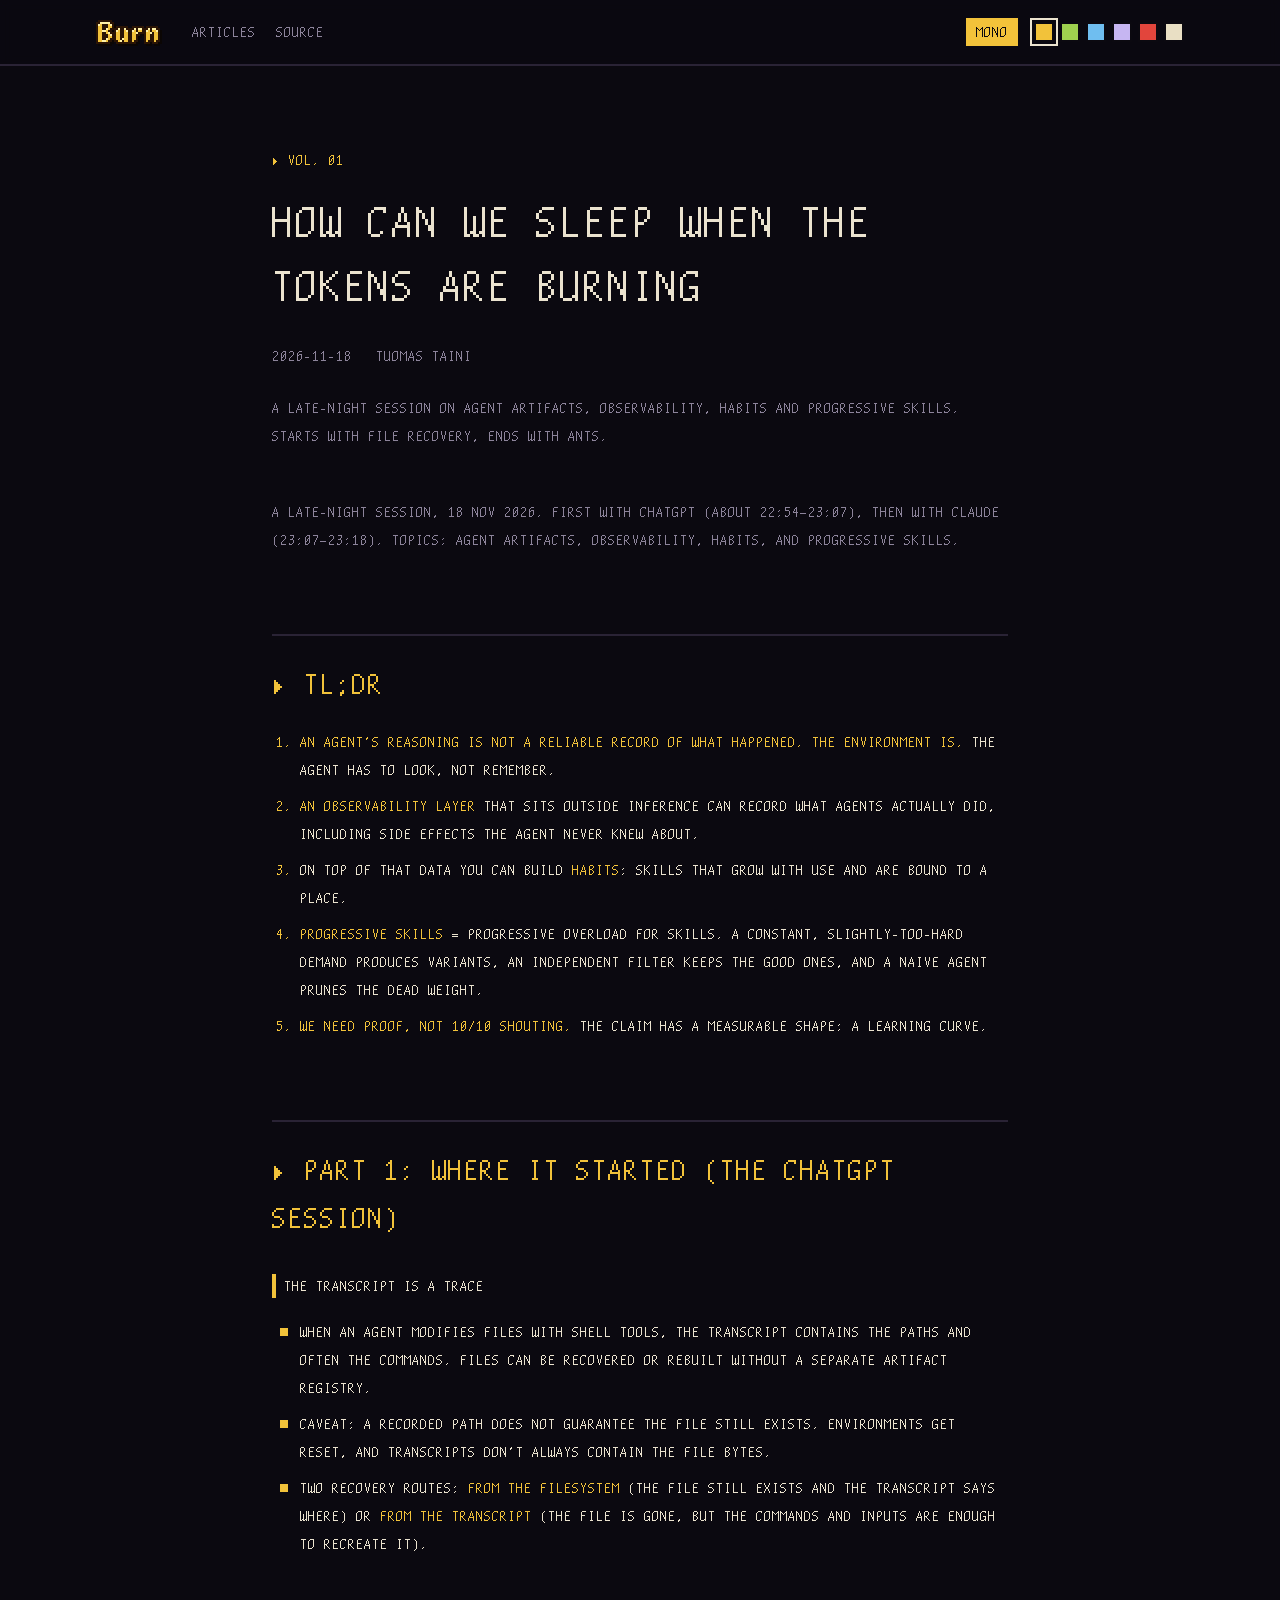
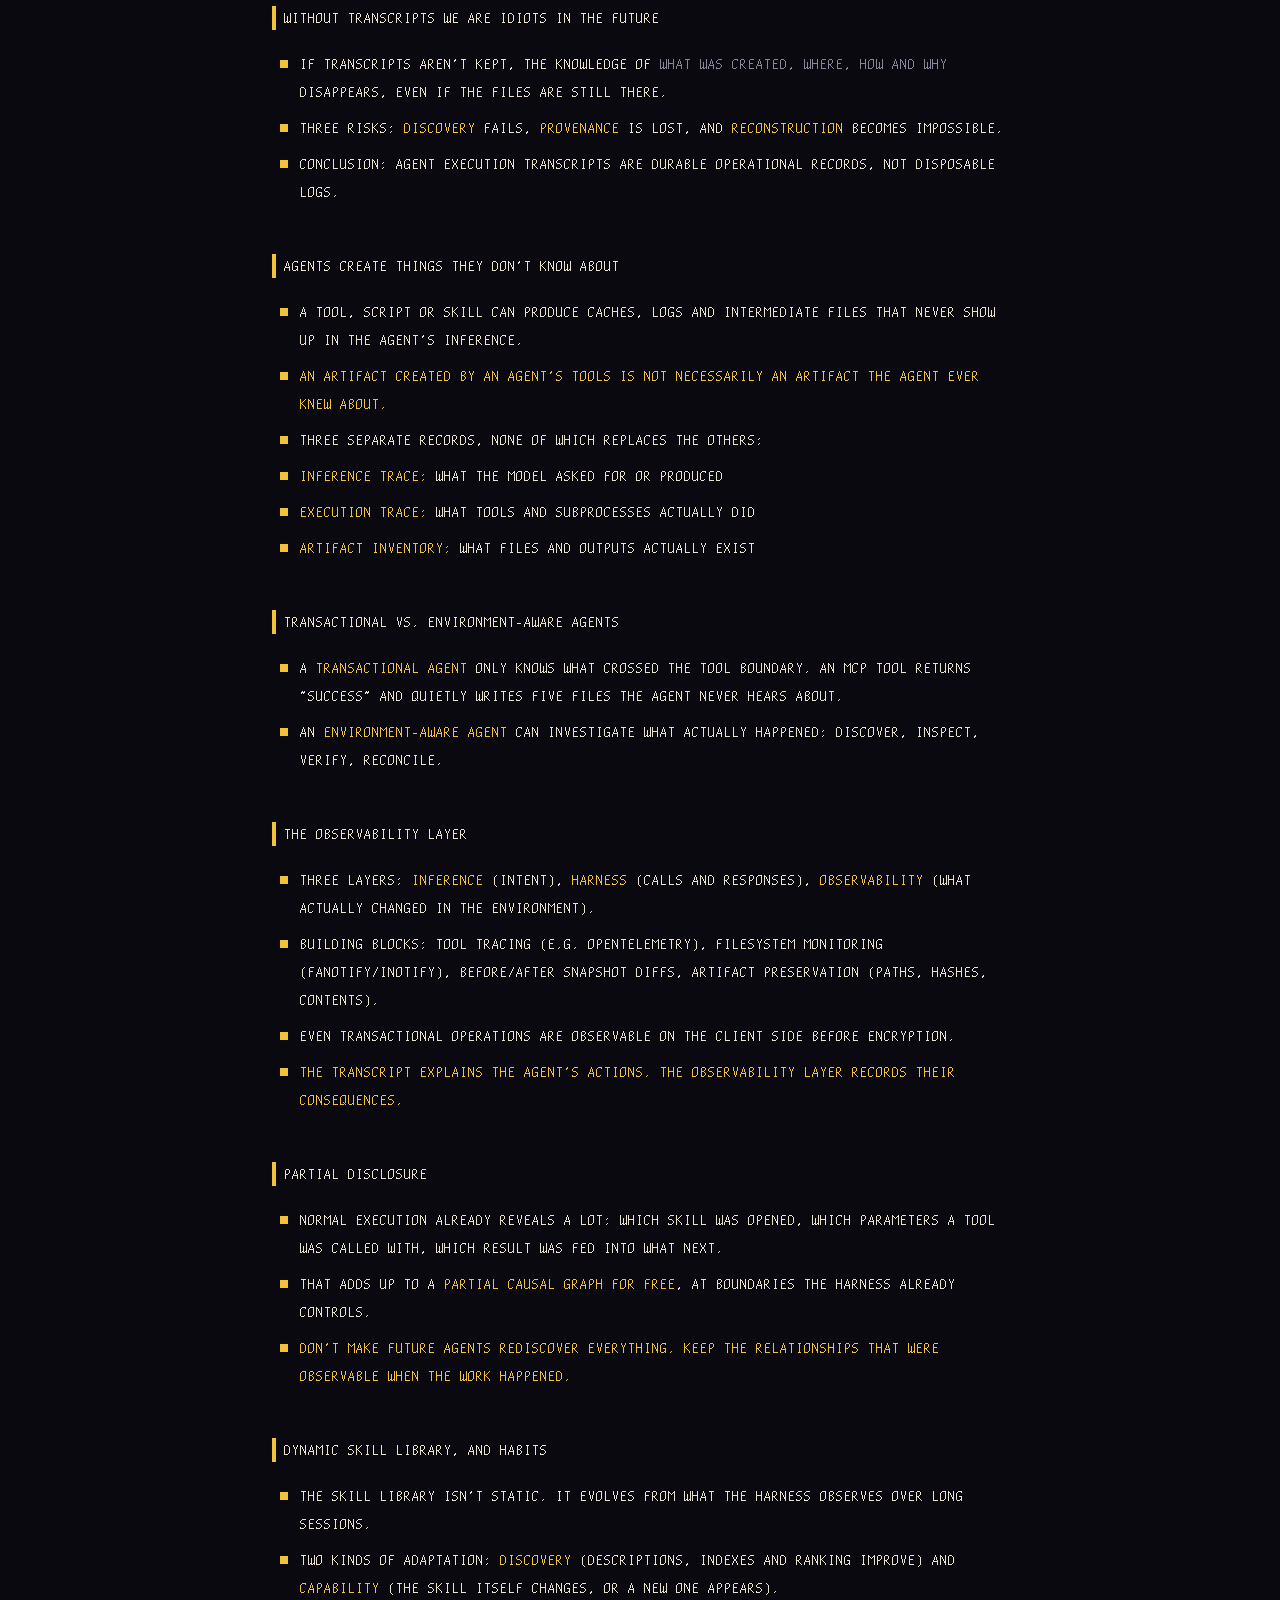
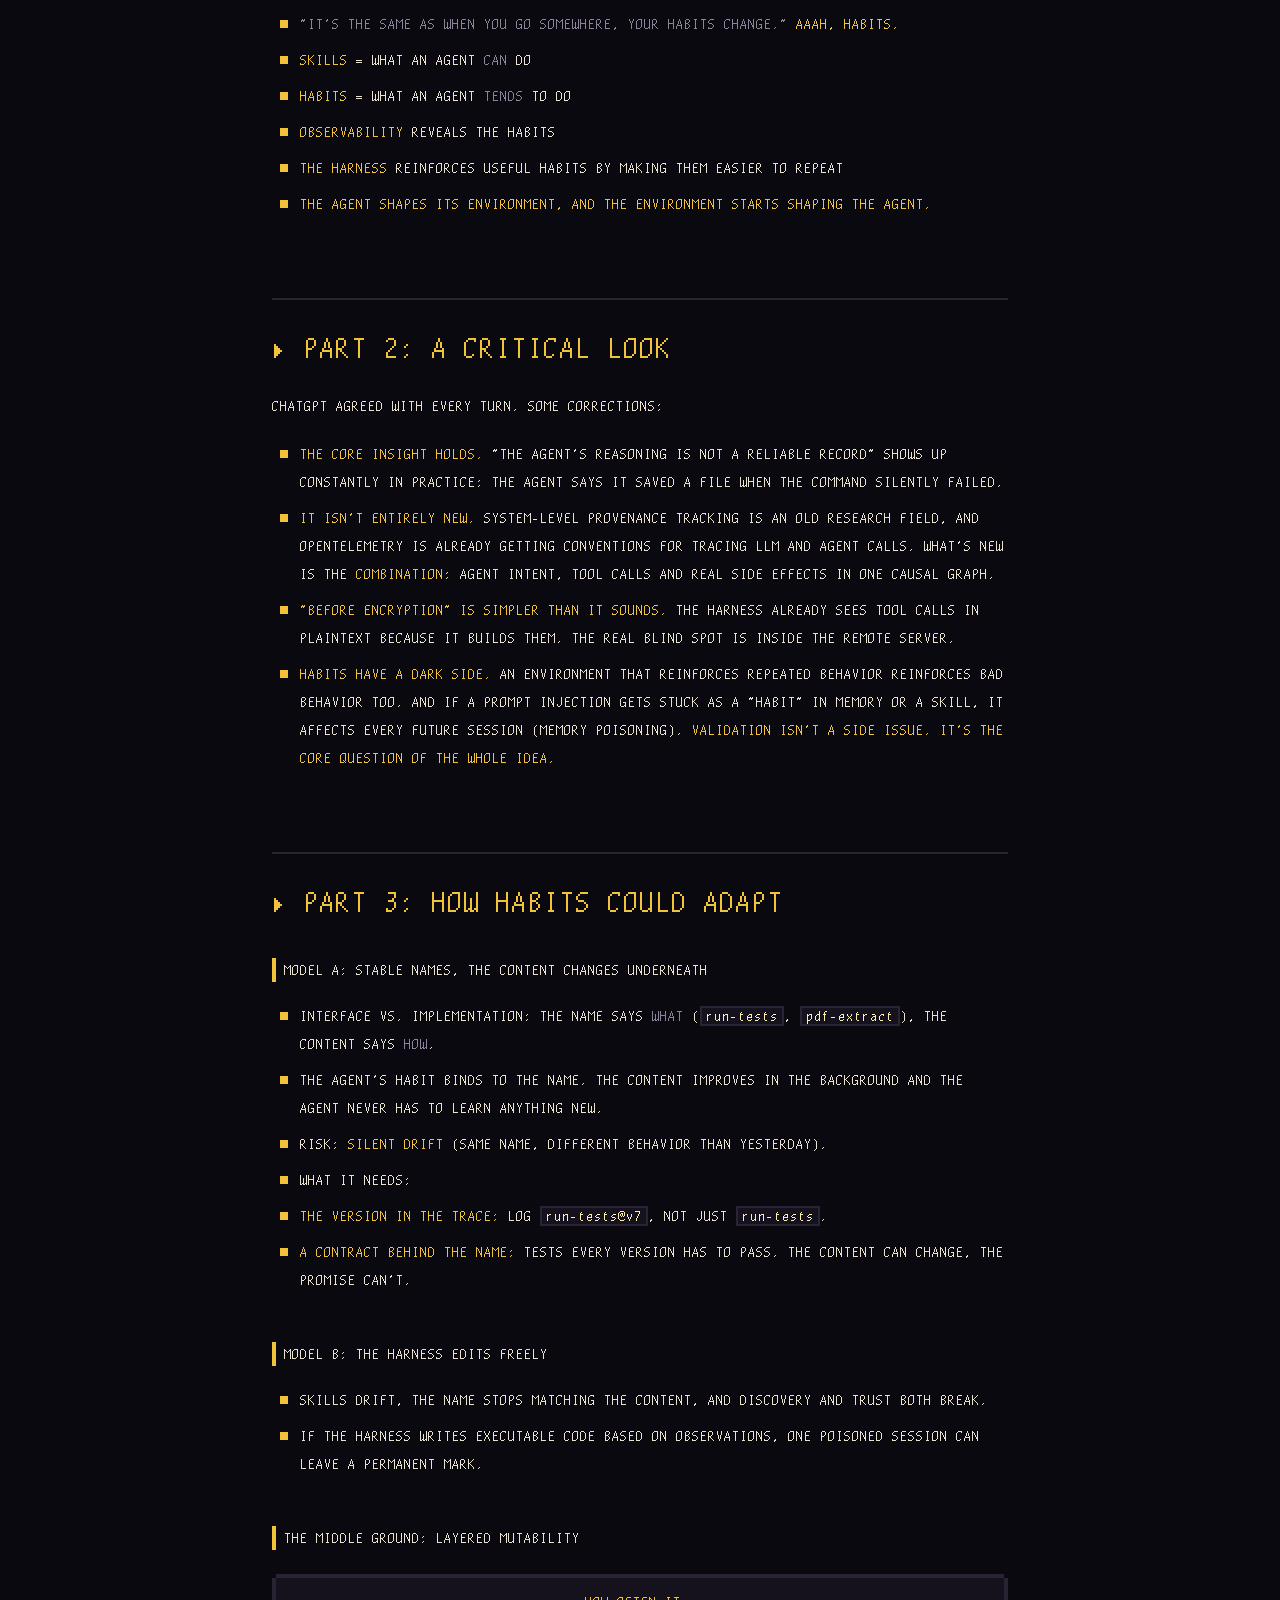
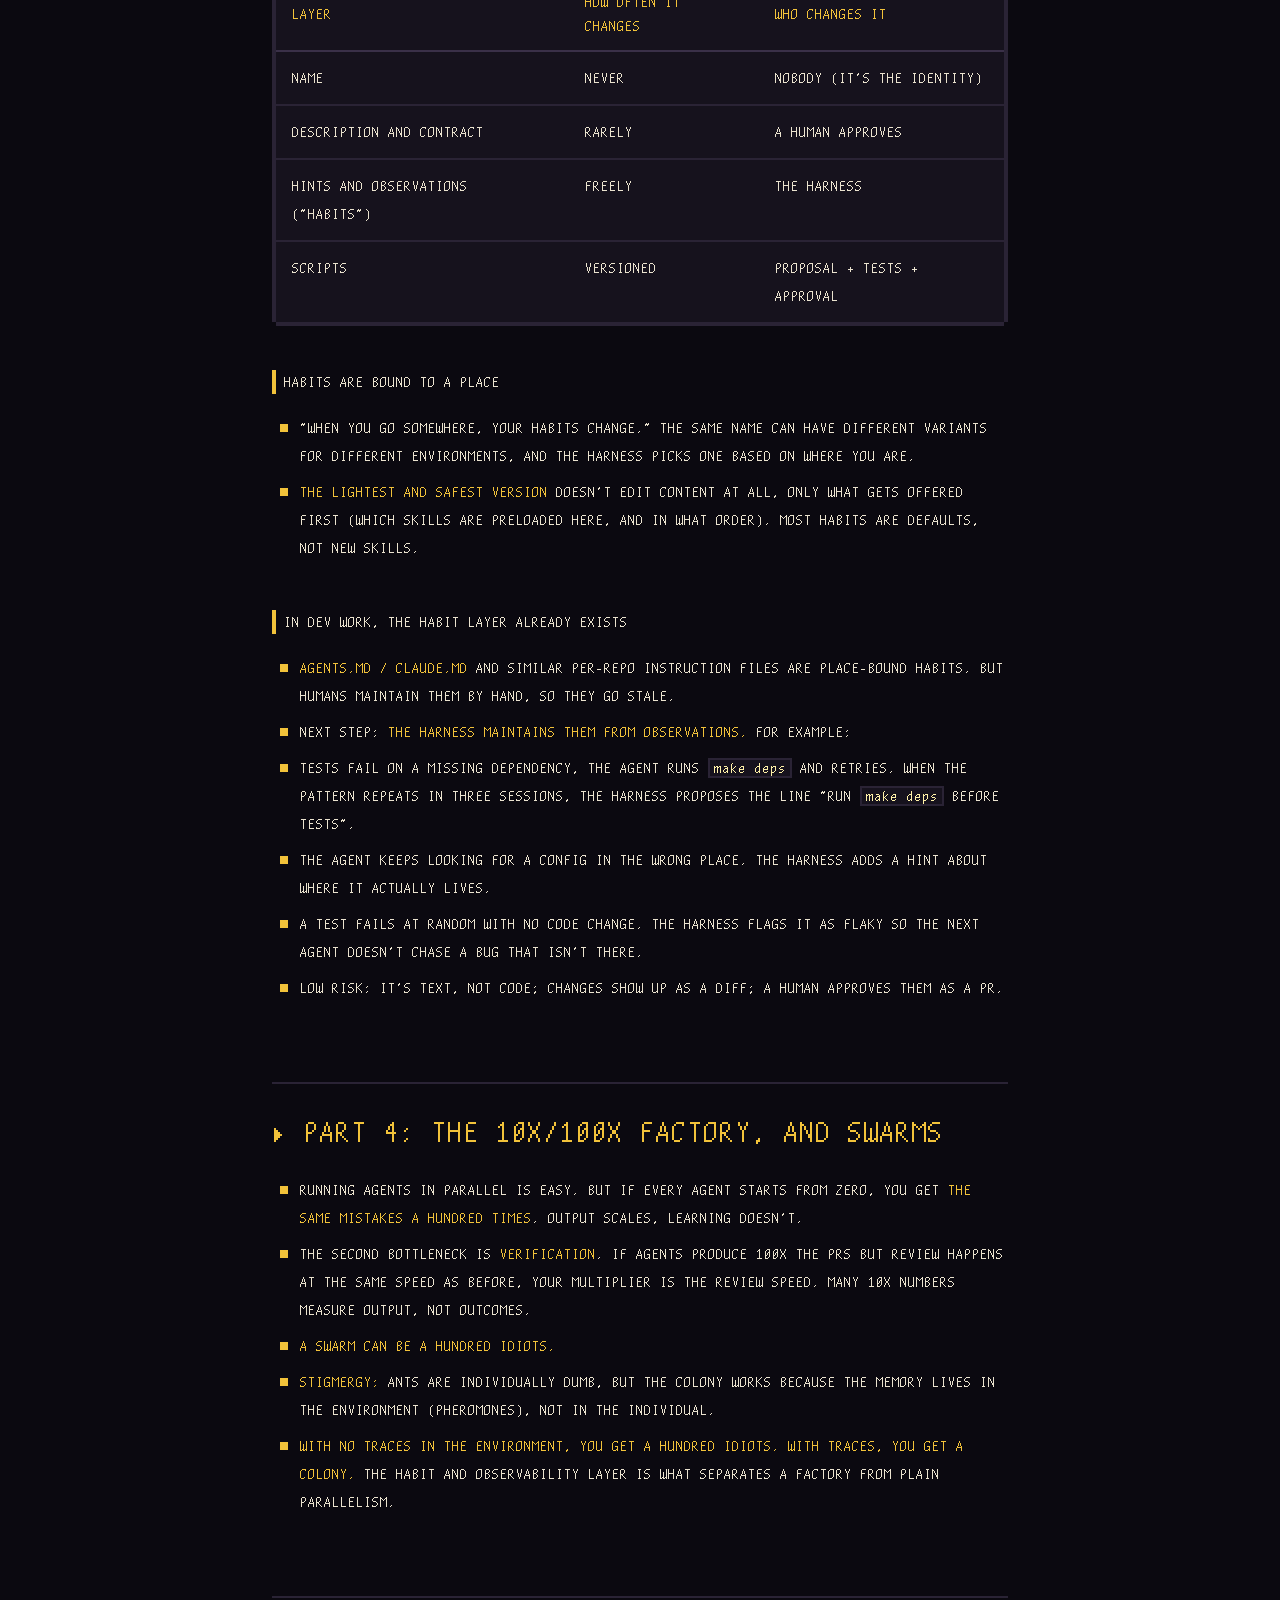
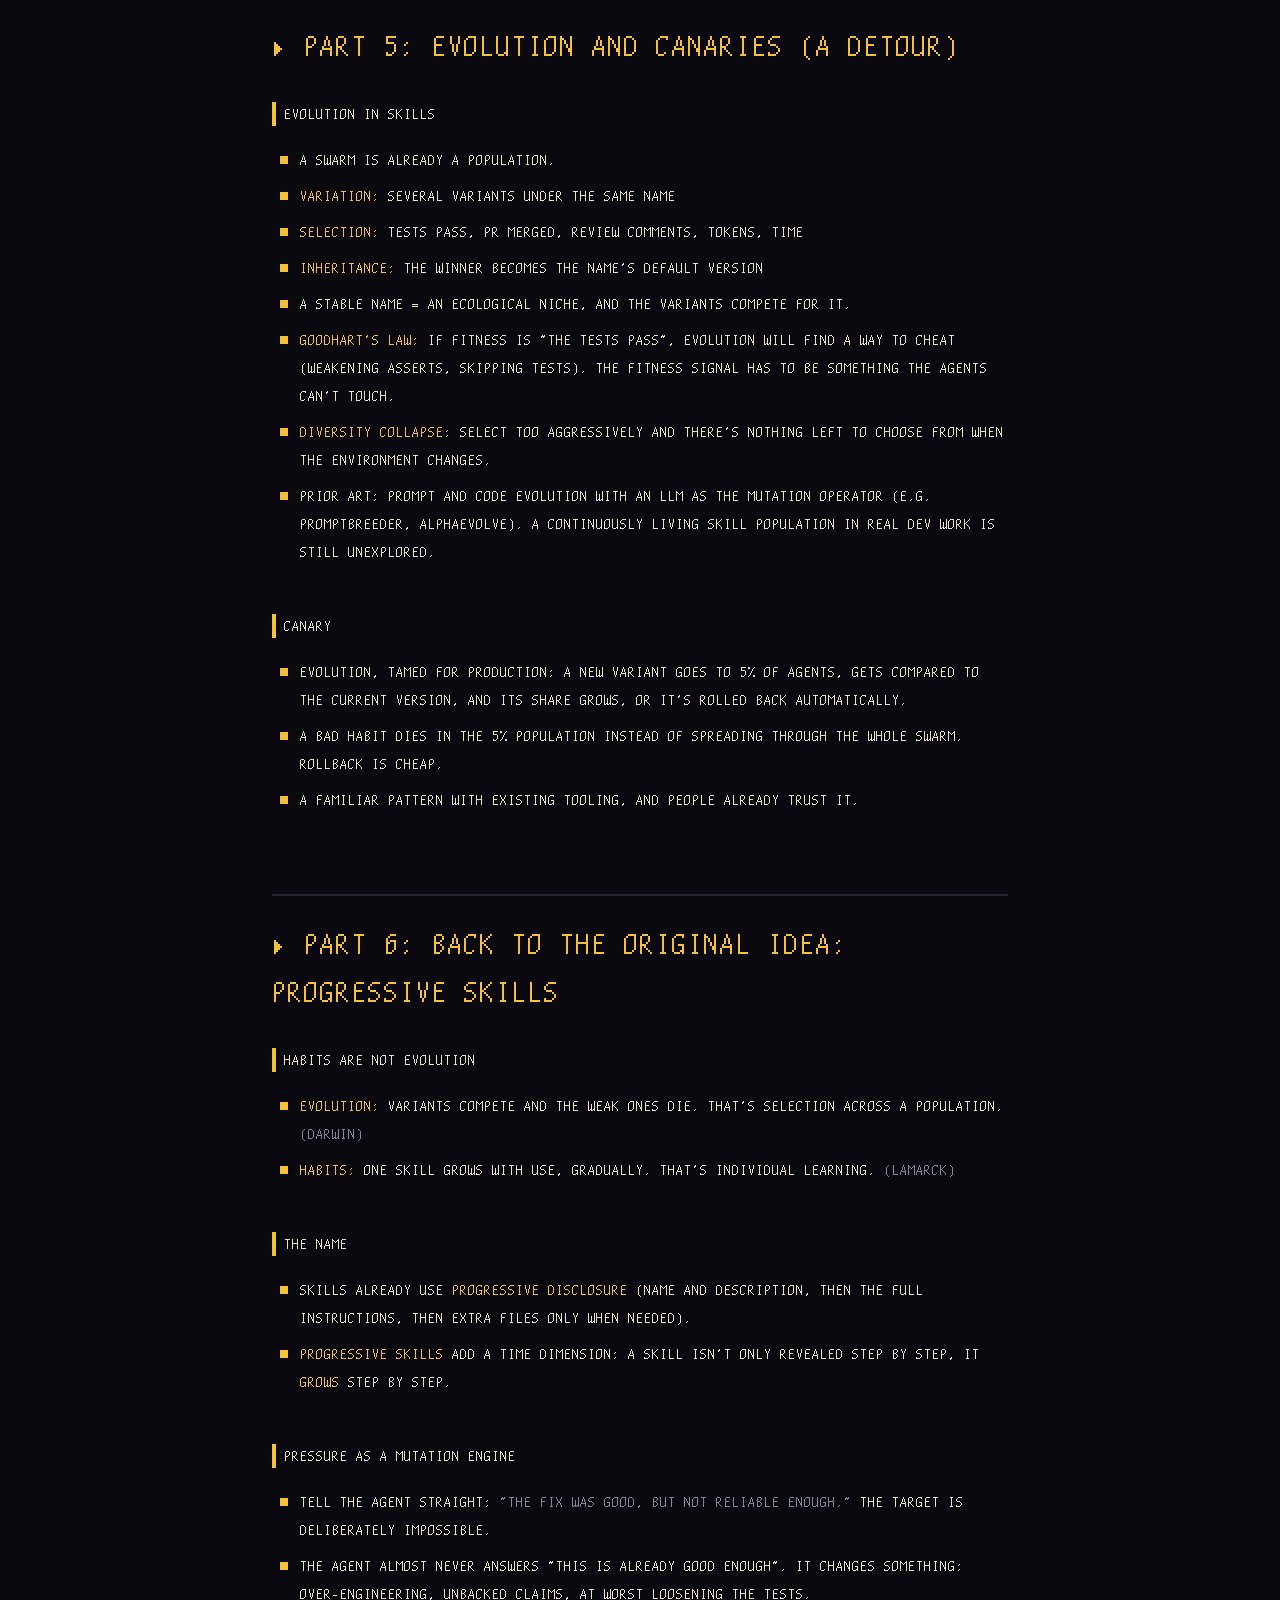
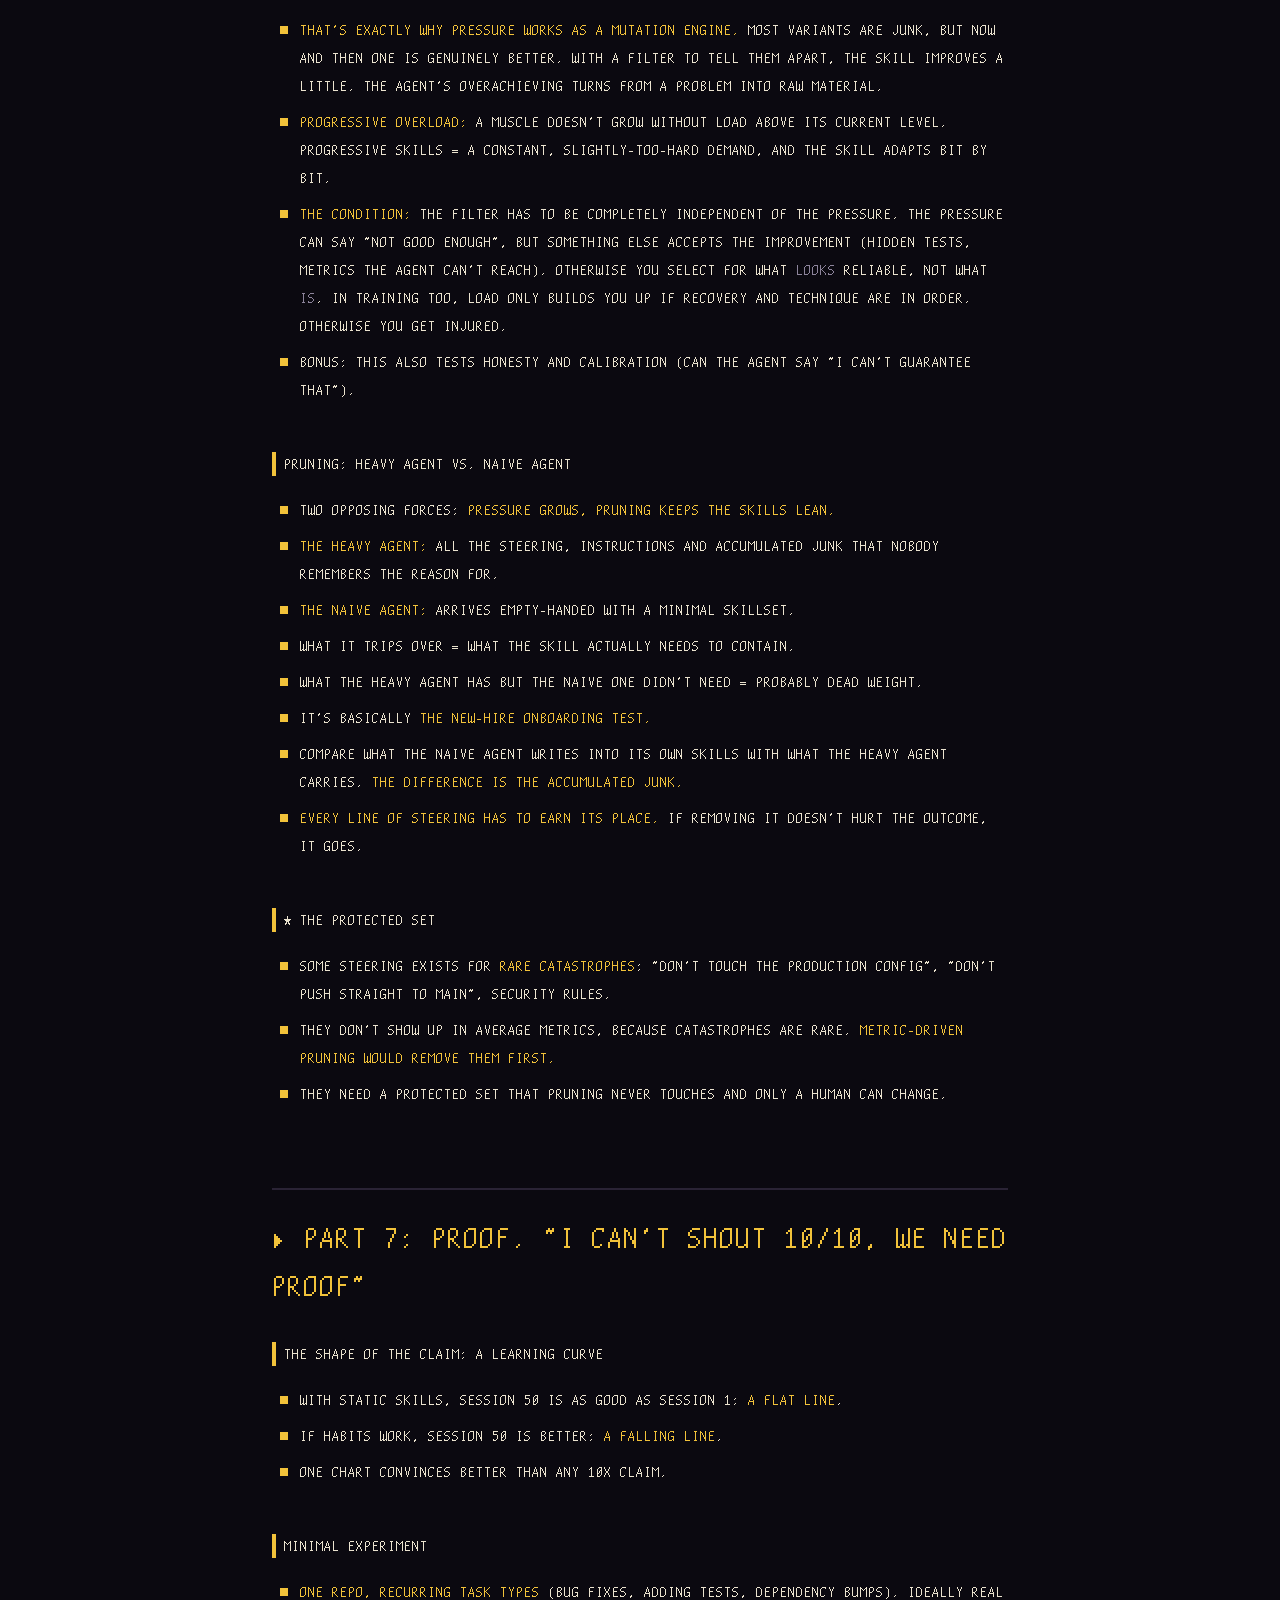
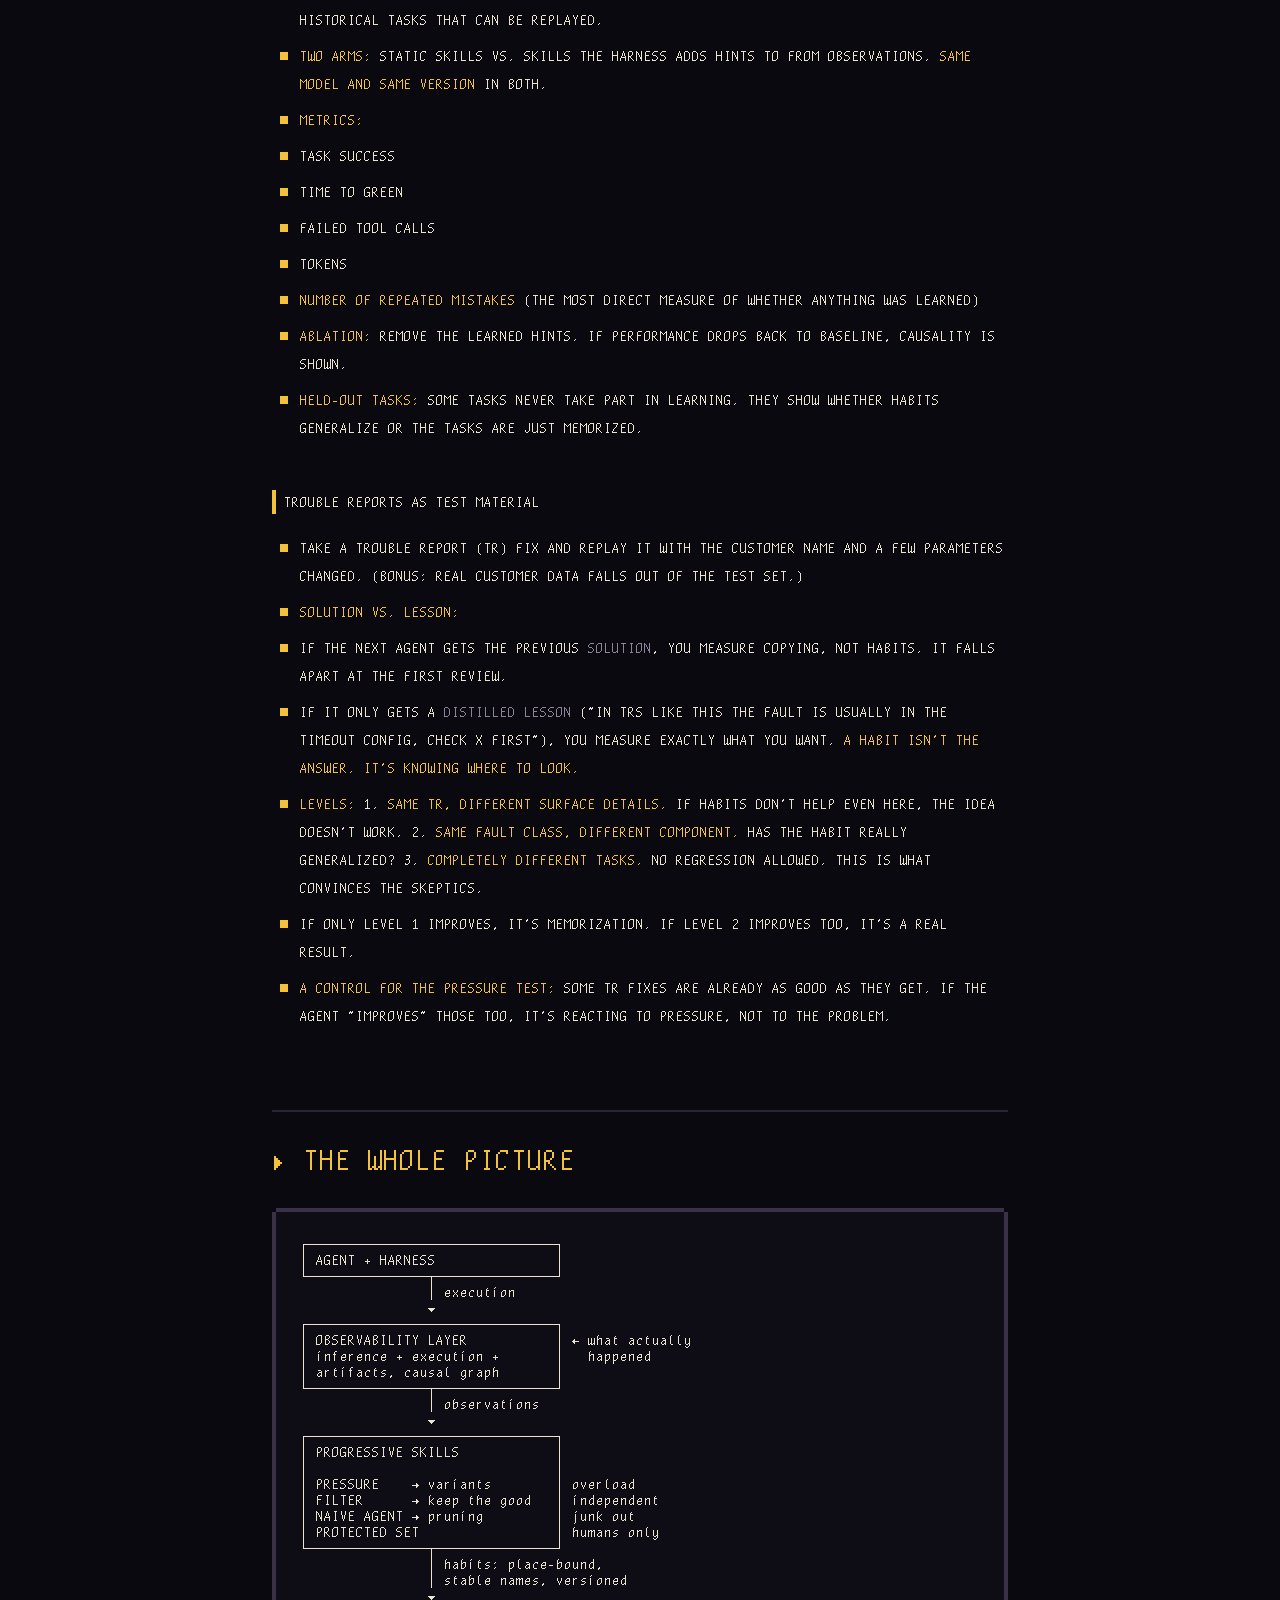
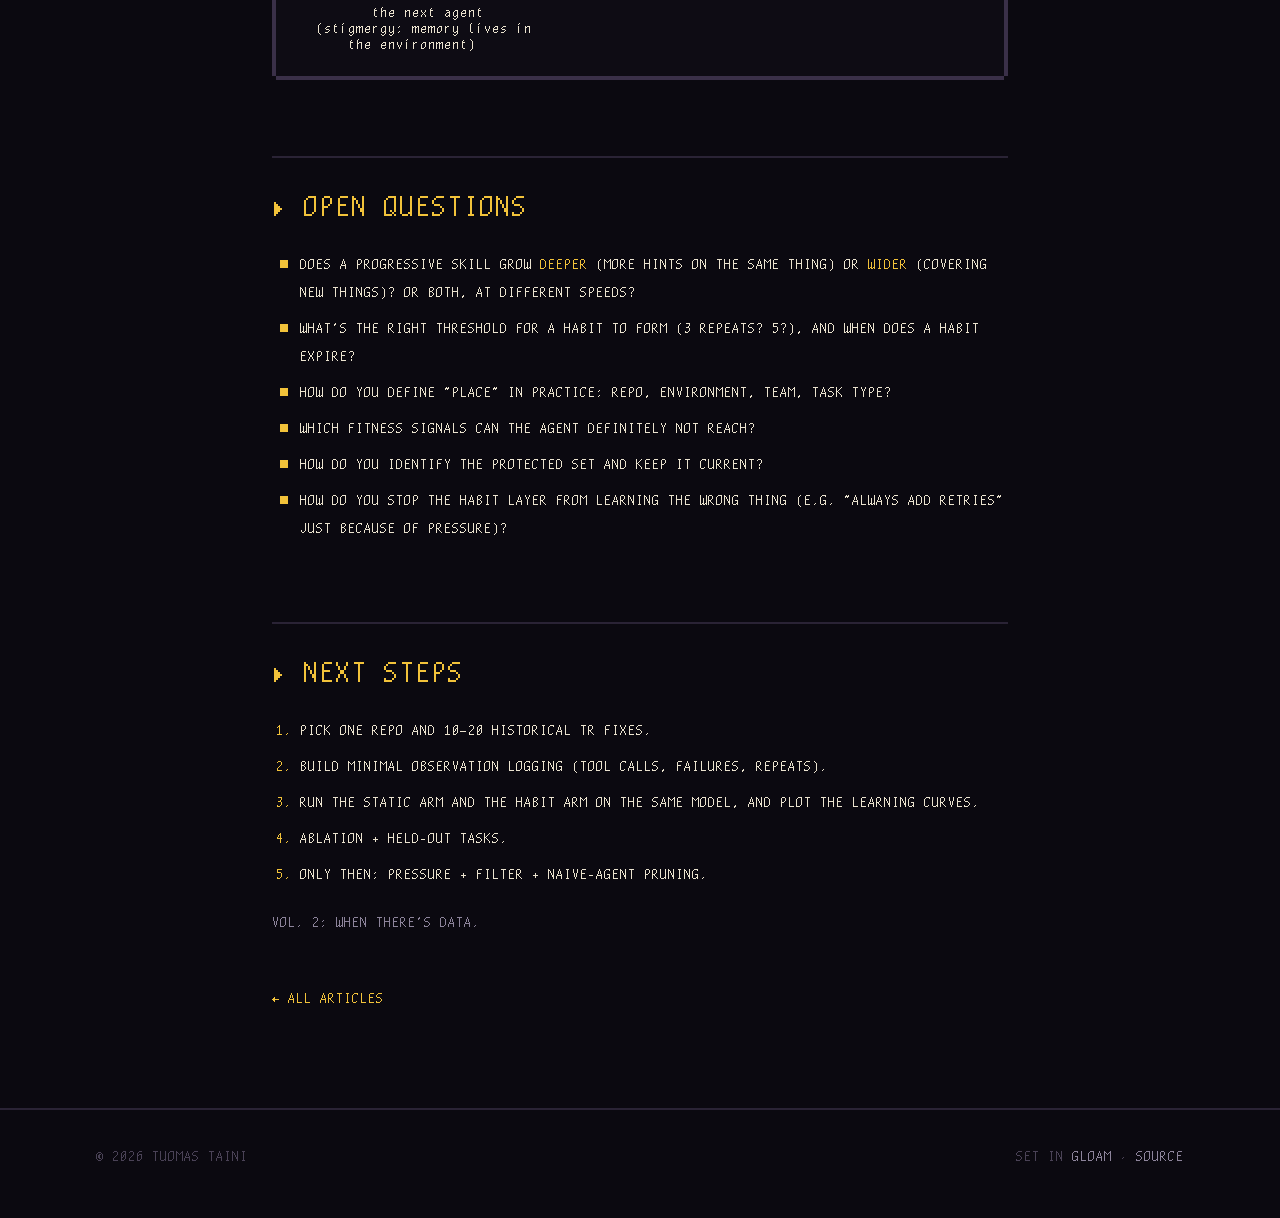
==== docs/posts/how-can-we-sleep-when-the-tokens-are-burning.html @ f2565e05 "Start Burn: Gloam-styled blog with vol. 01 Ruthless experience of a delusional agentic engineer, by " ====
<!doctype html>
<html lang="en" data-pal="ember" data-type="mono">
<head>
<meta charset="utf-8">
<meta name="viewport" content="width=device-width,initial-scale=1">
<title>How can we sleep when the tokens are burning · Ruthless experience of a delusional agentic engineer</title>
<meta name="description" content="A late-night session on agent artifacts, observability, habits and progressive skills. Starts with file recovery, ends with ants.">
<meta name="author" content="Tuomas Taini">
<link rel="preload" href="../fonts/Gloam-Regular.woff2" as="font" type="font/woff2" crossorigin>
<link rel="preload" href="../fonts/GloamBoneMono-Regular.woff2" as="font" type="font/woff2" crossorigin>
<link rel="stylesheet" href="../assets/burn.css">
</head>
<body>
<header class="bar"><div class="wrap in">
  <a class="mark lan" href="../index.html">Burn</a>
  <nav class="mono"><a href="../index.html#articles">Articles</a><a href="https://github.com/taituo/burn">Source</a></nav>
  <div class="tools">
    <button id="type" class="chip mono" aria-pressed="false" title="Toggle uppercase Bone Mono for body text">Mono</button>
    <div class="pals"><button data-p="ember" style="background:#f2c23a" aria-label="ember palette" aria-pressed="false"></button><button data-p="moss" style="background:#9fd14f" aria-label="moss palette" aria-pressed="false"></button><button data-p="frost" style="background:#6fbef0" aria-label="frost palette" aria-pressed="false"></button><button data-p="ghost" style="background:#c6b6f2" aria-label="ghost palette" aria-pressed="false"></button><button data-p="blood" style="background:#e2453c" aria-label="blood palette" aria-pressed="false"></button><button data-p="bone" style="background:#e9dfc4" aria-label="bone palette" aria-pressed="false"></button></div>
  </div>
</div></header>
<main class="col">
<div class="post-head">
  <div class="kicker mono">Vol. 01</div>
  <h1 class="mono">How can we sleep when the tokens are burning</h1>
  <div class="meta mono"><span>2026-11-18</span><span>Tuomas Taini</span></div>
  <p class="sum">A late-night session on agent artifacts, observability, habits and progressive skills. Starts with file recovery, ends with ants.</p>
</div>
<article class="prose">
<p><em>A late-night session, 18 Nov 2026. First with ChatGPT (about 22:54–23:07), then with Claude (23:07–23:18).</em>
<em>Topics: agent artifacts, observability, habits, and progressive skills.</em></p>
<h2>TL;DR</h2>
<ol>
<li><strong>An agent's reasoning is not a reliable record of what happened. The environment is.</strong> The agent has to look, not remember.</li>
<li><strong>An observability layer</strong> that sits outside inference can record what agents actually did, including side effects the agent never knew about.</li>
<li>On top of that data you can build <strong>habits</strong>: skills that grow with use and are bound to a place.</li>
<li><strong>Progressive skills</strong> = progressive overload for skills. A constant, slightly-too-hard demand produces variants, an independent filter keeps the good ones, and a naive agent prunes the dead weight.</li>
<li><strong>We need proof, not 10/10 shouting.</strong> The claim has a measurable shape: a learning curve.</li>
</ol>
<h2>Part 1: Where it started (the ChatGPT session)</h2>
<h3>The transcript is a trace</h3>
<ul>
<li>When an agent modifies files with shell tools, the transcript contains the paths and often the commands. Files can be recovered or rebuilt without a separate artifact registry.</li>
<li>Caveat: a recorded path does not guarantee the file still exists. Environments get reset, and transcripts don't always contain the file bytes.</li>
<li>Two recovery routes: <strong>from the filesystem</strong> (the file still exists and the transcript says where) or <strong>from the transcript</strong> (the file is gone, but the commands and inputs are enough to recreate it).</li>
</ul>
<h3>Without transcripts we are idiots in the future</h3>
<ul>
<li>If transcripts aren't kept, the knowledge of <em>what was created, where, how and why</em> disappears, even if the files are still there.</li>
<li>Three risks: <strong>discovery</strong> fails, <strong>provenance</strong> is lost, and <strong>reconstruction</strong> becomes impossible.</li>
<li>Conclusion: agent execution transcripts are durable operational records, not disposable logs.</li>
</ul>
<h3>Agents create things they don't know about</h3>
<ul>
<li>A tool, script or skill can produce caches, logs and intermediate files that never show up in the agent's inference.</li>
<li><strong>An artifact created by an agent's tools is not necessarily an artifact the agent ever knew about.</strong></li>
<li>Three separate records, none of which replaces the others:</li>
<li><strong>Inference trace:</strong> what the model asked for or produced</li>
<li><strong>Execution trace:</strong> what tools and subprocesses actually did</li>
<li><strong>Artifact inventory:</strong> what files and outputs actually exist</li>
</ul>
<h3>Transactional vs. environment-aware agents</h3>
<ul>
<li>A <strong>transactional agent</strong> only knows what crossed the tool boundary. An MCP tool returns "success" and quietly writes five files the agent never hears about.</li>
<li>An <strong>environment-aware agent</strong> can investigate what actually happened: discover, inspect, verify, reconcile.</li>
</ul>
<h3>The observability layer</h3>
<ul>
<li>Three layers: <strong>inference</strong> (intent), <strong>harness</strong> (calls and responses), <strong>observability</strong> (what actually changed in the environment).</li>
<li>Building blocks: tool tracing (e.g. OpenTelemetry), filesystem monitoring (fanotify/inotify), before/after snapshot diffs, artifact preservation (paths, hashes, contents).</li>
<li>Even transactional operations are observable on the client side before encryption.</li>
<li><strong>The transcript explains the agent's actions. The observability layer records their consequences.</strong></li>
</ul>
<h3>Partial disclosure</h3>
<ul>
<li>Normal execution already reveals a lot: which skill was opened, which parameters a tool was called with, which result was fed into what next.</li>
<li>That adds up to a <strong>partial causal graph for free</strong>, at boundaries the harness already controls.</li>
<li><strong>Don't make future agents rediscover everything. Keep the relationships that were observable when the work happened.</strong></li>
</ul>
<h3>Dynamic skill library, and habits</h3>
<ul>
<li>The skill library isn't static. It evolves from what the harness observes over long sessions.</li>
<li>Two kinds of adaptation: <strong>discovery</strong> (descriptions, indexes and ranking improve) and <strong>capability</strong> (the skill itself changes, or a new one appears).</li>
<li><em>"It's the same as when you go somewhere, your habits change."</em> <strong>Aaah, habits.</strong></li>
<li><strong>Skills</strong> = what an agent <em>can</em> do</li>
<li><strong>Habits</strong> = what an agent <em>tends</em> to do</li>
<li><strong>Observability</strong> reveals the habits</li>
<li><strong>The harness</strong> reinforces useful habits by making them easier to repeat</li>
<li><strong>The agent shapes its environment, and the environment starts shaping the agent.</strong></li>
</ul>
<h2>Part 2: A critical look</h2>
<p>ChatGPT agreed with every turn. Some corrections:</p>
<ul>
<li><strong>The core insight holds.</strong> "The agent's reasoning is not a reliable record" shows up constantly in practice: the agent says it saved a file when the command silently failed.</li>
<li><strong>It isn't entirely new.</strong> System-level provenance tracking is an old research field, and OpenTelemetry is already getting conventions for tracing LLM and agent calls. What's new is the <strong>combination</strong>: agent intent, tool calls and real side effects in one causal graph.</li>
<li><strong>"Before encryption" is simpler than it sounds.</strong> The harness already sees tool calls in plaintext because it builds them. The real blind spot is inside the remote server.</li>
<li><strong>Habits have a dark side.</strong> An environment that reinforces repeated behavior reinforces bad behavior too. And if a prompt injection gets stuck as a "habit" in memory or a skill, it affects every future session (memory poisoning). <strong>Validation isn't a side issue. It's the core question of the whole idea.</strong></li>
</ul>
<h2>Part 3: How habits could adapt</h2>
<h3>Model A: stable names, the content changes underneath</h3>
<ul>
<li>Interface vs. implementation: the name says <em>what</em> (<code>run-tests</code>, <code>pdf-extract</code>), the content says <em>how</em>.</li>
<li>The agent's habit binds to the name. The content improves in the background and the agent never has to learn anything new.</li>
<li>Risk: <strong>silent drift</strong> (same name, different behavior than yesterday).</li>
<li>What it needs:</li>
<li><strong>The version in the trace:</strong> log <code>run-tests@v7</code>, not just <code>run-tests</code>.</li>
<li><strong>A contract behind the name:</strong> tests every version has to pass. The content can change, the promise can't.</li>
</ul>
<h3>Model B: the harness edits freely</h3>
<ul>
<li>Skills drift, the name stops matching the content, and discovery and trust both break.</li>
<li>If the harness writes executable code based on observations, one poisoned session can leave a permanent mark.</li>
</ul>
<h3>The middle ground: layered mutability</h3>
<table>
<thead>
<tr>
<th>Layer</th>
<th>How often it changes</th>
<th>Who changes it</th>
</tr>
</thead>
<tbody>
<tr>
<td><strong>Name</strong></td>
<td>Never</td>
<td>Nobody (it's the identity)</td>
</tr>
<tr>
<td><strong>Description and contract</strong></td>
<td>Rarely</td>
<td>A human approves</td>
</tr>
<tr>
<td><strong>Hints and observations</strong> ("habits")</td>
<td>Freely</td>
<td>The harness</td>
</tr>
<tr>
<td><strong>Scripts</strong></td>
<td>Versioned</td>
<td>Proposal + tests + approval</td>
</tr>
</tbody>
</table>
<h3>Habits are bound to a place</h3>
<ul>
<li>"When you go somewhere, your habits change." The same name can have different variants for different environments, and the harness picks one based on where you are.</li>
<li><strong>The lightest and safest version</strong> doesn't edit content at all, only what gets offered first (which skills are preloaded here, and in what order). Most habits are defaults, not new skills.</li>
</ul>
<h3>In dev work, the habit layer already exists</h3>
<ul>
<li><strong>AGENTS.md / CLAUDE.md</strong> and similar per-repo instruction files are place-bound habits. But humans maintain them by hand, so they go stale.</li>
<li>Next step: <strong>the harness maintains them from observations.</strong> For example:</li>
<li>Tests fail on a missing dependency, the agent runs <code>make deps</code> and retries. When the pattern repeats in three sessions, the harness proposes the line "run <code>make deps</code> before tests".</li>
<li>The agent keeps looking for a config in the wrong place. The harness adds a hint about where it actually lives.</li>
<li>A test fails at random with no code change. The harness flags it as flaky so the next agent doesn't chase a bug that isn't there.</li>
<li>Low risk: it's text, not code; changes show up as a diff; a human approves them as a PR.</li>
</ul>
<h2>Part 4: The 10x/100x factory, and swarms</h2>
<ul>
<li>Running agents in parallel is easy. But if every agent starts from zero, you get <strong>the same mistakes a hundred times</strong>. Output scales, learning doesn't.</li>
<li>The second bottleneck is <strong>verification</strong>. If agents produce 100x the PRs but review happens at the same speed as before, your multiplier is the review speed. Many 10x numbers measure output, not outcomes.</li>
<li><strong>A swarm can be a hundred idiots.</strong></li>
<li><strong>Stigmergy:</strong> ants are individually dumb, but the colony works because the memory lives in the environment (pheromones), not in the individual.</li>
<li><strong>With no traces in the environment, you get a hundred idiots. With traces, you get a colony.</strong> The habit and observability layer is what separates a factory from plain parallelism.</li>
</ul>
<h2>Part 5: Evolution and canaries (a detour)</h2>
<h3>Evolution in skills</h3>
<ul>
<li>A swarm is already a population.</li>
<li><strong>Variation:</strong> several variants under the same name</li>
<li><strong>Selection:</strong> tests pass, PR merged, review comments, tokens, time</li>
<li><strong>Inheritance:</strong> the winner becomes the name's default version</li>
<li>A stable name = an ecological niche, and the variants compete for it.</li>
<li><strong>Goodhart's law:</strong> if fitness is "the tests pass", evolution will find a way to cheat (weakening asserts, skipping tests). The fitness signal has to be something the agents can't touch.</li>
<li><strong>Diversity collapse:</strong> select too aggressively and there's nothing left to choose from when the environment changes.</li>
<li>Prior art: prompt and code evolution with an LLM as the mutation operator (e.g. Promptbreeder, AlphaEvolve). A continuously living skill population in real dev work is still unexplored.</li>
</ul>
<h3>Canary</h3>
<ul>
<li>Evolution, tamed for production: a new variant goes to 5% of agents, gets compared to the current version, and its share grows, or it's rolled back automatically.</li>
<li>A bad habit dies in the 5% population instead of spreading through the whole swarm. Rollback is cheap.</li>
<li>A familiar pattern with existing tooling, and people already trust it.</li>
</ul>
<h2>Part 6: Back to the original idea: progressive skills</h2>
<h3>Habits are not evolution</h3>
<ul>
<li><strong>Evolution:</strong> variants compete and the weak ones die. That's selection across a population. <em>(Darwin)</em></li>
<li><strong>Habits:</strong> one skill grows with use, gradually. That's individual learning. <em>(Lamarck)</em></li>
</ul>
<h3>The name</h3>
<ul>
<li>Skills already use <strong>progressive disclosure</strong> (name and description, then the full instructions, then extra files only when needed).</li>
<li><strong>Progressive skills</strong> add a time dimension: a skill isn't only revealed step by step, it <strong>grows</strong> step by step.</li>
</ul>
<h3>Pressure as a mutation engine</h3>
<ul>
<li>Tell the agent straight: <em>"The fix was good, but not reliable enough."</em> The target is deliberately impossible.</li>
<li>The agent almost never answers "this is already good enough". It changes something: over-engineering, unbacked claims, at worst loosening the tests.</li>
<li><strong>That's exactly why pressure works as a mutation engine.</strong> Most variants are junk, but now and then one is genuinely better. With a filter to tell them apart, the skill improves a little. The agent's overachieving turns from a problem into raw material.</li>
<li><strong>Progressive overload:</strong> a muscle doesn't grow without load above its current level. Progressive skills = a constant, slightly-too-hard demand, and the skill adapts bit by bit.</li>
<li><strong>The condition:</strong> the filter has to be completely independent of the pressure. The pressure can say "not good enough", but something else accepts the improvement (hidden tests, metrics the agent can't reach). Otherwise you select for what <em>looks</em> reliable, not what <em>is</em>. In training too, load only builds you up if recovery and technique are in order. Otherwise you get injured.</li>
<li>Bonus: this also tests honesty and calibration (can the agent say "I can't guarantee that").</li>
</ul>
<h3>Pruning: heavy agent vs. naive agent</h3>
<ul>
<li>Two opposing forces: <strong>pressure grows, pruning keeps the skills lean.</strong></li>
<li><strong>The heavy agent:</strong> all the steering, instructions and accumulated junk that nobody remembers the reason for.</li>
<li><strong>The naive agent:</strong> arrives empty-handed with a minimal skillset.</li>
<li>What it trips over = what the skill actually needs to contain.</li>
<li>What the heavy agent has but the naive one didn't need = probably dead weight.</li>
<li>It's basically <strong>the new-hire onboarding test.</strong></li>
<li>Compare what the naive agent writes into its own skills with what the heavy agent carries. <strong>The difference is the accumulated junk.</strong></li>
<li><strong>Every line of steering has to earn its place.</strong> If removing it doesn't hurt the outcome, it goes.</li>
</ul>
<h3>★ The protected set</h3>
<ul>
<li>Some steering exists for <strong>rare catastrophes</strong>: "don't touch the production config", "don't push straight to main", security rules.</li>
<li>They don't show up in average metrics, because catastrophes are rare. <strong>Metric-driven pruning would remove them first.</strong></li>
<li>They need a protected set that pruning never touches and only a human can change.</li>
</ul>
<h2>Part 7: Proof. "I can't shout 10/10, we need proof"</h2>
<h3>The shape of the claim: a learning curve</h3>
<ul>
<li>With static skills, session 50 is as good as session 1: <strong>a flat line</strong>.</li>
<li>If habits work, session 50 is better: <strong>a falling line</strong>.</li>
<li>One chart convinces better than any 10x claim.</li>
</ul>
<h3>Minimal experiment</h3>
<ul>
<li><strong>One repo, recurring task types</strong> (bug fixes, adding tests, dependency bumps). Ideally real historical tasks that can be replayed.</li>
<li><strong>Two arms:</strong> static skills vs. skills the harness adds hints to from observations. <strong>Same model and same version</strong> in both.</li>
<li><strong>Metrics:</strong></li>
<li>task success</li>
<li>time to green</li>
<li>failed tool calls</li>
<li>tokens</li>
<li><strong>number of repeated mistakes</strong> (the most direct measure of whether anything was learned)</li>
<li><strong>Ablation:</strong> remove the learned hints. If performance drops back to baseline, causality is shown.</li>
<li><strong>Held-out tasks:</strong> some tasks never take part in learning. They show whether habits generalize or the tasks are just memorized.</li>
</ul>
<h3>Trouble reports as test material</h3>
<ul>
<li>Take a trouble report (TR) fix and replay it with the customer name and a few parameters changed. (Bonus: real customer data falls out of the test set.)</li>
<li><strong>Solution vs. lesson:</strong></li>
<li>If the next agent gets the previous <em>solution</em>, you measure copying, not habits. It falls apart at the first review.</li>
<li>If it only gets a <em>distilled lesson</em> ("in TRs like this the fault is usually in the timeout config, check X first"), you measure exactly what you want. <strong>A habit isn't the answer. It's knowing where to look.</strong></li>
<li><strong>Levels:</strong>
  1. <strong>Same TR, different surface details.</strong> If habits don't help even here, the idea doesn't work.
  2. <strong>Same fault class, different component.</strong> Has the habit really generalized?
  3. <strong>Completely different tasks.</strong> No regression allowed. This is what convinces the skeptics.</li>
<li>If only level 1 improves, it's memorization. If level 2 improves too, it's a real result.</li>
<li><strong>A control for the pressure test:</strong> some TR fixes are already as good as they get. If the agent "improves" those too, it's reacting to pressure, not to the problem.</li>
</ul>
<h2>The whole picture</h2>
<pre><code class="language-text">┌───────────────────────────────┐
│ AGENT + HARNESS               │
└───────────────┬───────────────┘
                │ execution
                ▼
┌───────────────────────────────┐
│ OBSERVABILITY LAYER           │ ← what actually
│ inference + execution +       │   happened
│ artifacts, causal graph       │
└───────────────┬───────────────┘
                │ observations
                ▼
┌───────────────────────────────┐
│ PROGRESSIVE SKILLS            │
│                               │
│ PRESSURE    → variants        │ overload
│ FILTER      → keep the good   │ independent
│ NAIVE AGENT → pruning         │ junk out
│ PROTECTED SET                 │ humans only
└───────────────┬───────────────┘
                │ habits: place-bound,
                │ stable names, versioned
                ▼
         the next agent
  (stigmergy: memory lives in
      the environment)
</code></pre>
<h2>Open questions</h2>
<ul>
<li>Does a progressive skill grow <strong>deeper</strong> (more hints on the same thing) or <strong>wider</strong> (covering new things)? Or both, at different speeds?</li>
<li>What's the right threshold for a habit to form (3 repeats? 5?), and when does a habit expire?</li>
<li>How do you define "place" in practice: repo, environment, team, task type?</li>
<li>Which fitness signals can the agent definitely not reach?</li>
<li>How do you identify the protected set and keep it current?</li>
<li>How do you stop the habit layer from learning the wrong thing (e.g. "always add retries" just because of pressure)?</li>
</ul>
<h2>Next steps</h2>
<ol>
<li>Pick one repo and 10–20 historical TR fixes.</li>
<li>Build minimal observation logging (tool calls, failures, repeats).</li>
<li>Run the static arm and the habit arm on the same model, and plot the learning curves.</li>
<li>Ablation + held-out tasks.</li>
<li>Only then: pressure + filter + naive-agent pruning.</li>
</ol>
<p><em>Vol. 2: when there's data.</em></p>
<a class="back mono" href="../index.html">&larr; All articles</a>
</article>
</main>
<footer><div class="wrap in mono">
  <span>&copy; 2026 Tuomas Taini</span>
  <span>Set in <a href="https://taituo.github.io/gloam/">Gloam</a> &middot; <a href="https://github.com/taituo/burn">Source</a></span>
</div></footer>
<script src="../assets/burn.js"></script>
</body>
</html>
---- docs/assets/burn.css ----
/* burn — set in Gloam by Tuomas Taini */
@font-face{font-family:"Gloam";src:url(../fonts/Gloam-Regular.woff2) format("woff2");font-display:block}
@font-face{font-family:"Gloam Bone";src:url(../fonts/GloamBone-Regular.woff2) format("woff2");font-display:block}
@font-face{font-family:"Gloam Bone Mono";src:url(../fonts/GloamBoneMono-Regular.woff2) format("woff2");font-display:block}
@font-face{font-family:"Gloam Lantern";src:url(../fonts/GloamLantern-Regular.woff2) format("woff2");font-display:block}
@font-face{font-family:"Gloam Bone Lantern";src:url(../fonts/GloamBoneLantern-Regular.woff2) format("woff2");font-display:block}
@font-palette-values --ember{font-family:"Gloam Lantern";base-palette:0}
@font-palette-values --moss{font-family:"Gloam Lantern";base-palette:1}
@font-palette-values --frost{font-family:"Gloam Lantern";base-palette:2}
@font-palette-values --ghost{font-family:"Gloam Lantern";base-palette:3}
@font-palette-values --blood{font-family:"Gloam Lantern";base-palette:4}
@font-palette-values --bone{font-family:"Gloam Lantern";base-palette:5}

:root{
  --bg:#0b0910;--bg2:#110e17;--panel:#16121d;--line:#2a2335;--line2:#3a3048;
  --ink:#ebe3cf;--dim:#8d849b;--faint:#4a4256;
  --acc:#f2c23a;--hi:#fff1a8;--halo:#2a1405;
}
html[data-pal=ember]{--acc:#f2c23a;--hi:#fff1a8;--halo:#2a1405}
html[data-pal=moss]{--acc:#9fd14f;--hi:#e8ffb4;--halo:#16260c}
html[data-pal=frost]{--acc:#6fbef0;--hi:#e4f7ff;--halo:#0f1d38}
html[data-pal=ghost]{--acc:#c6b6f2;--hi:#ffffff;--halo:#22183a}
html[data-pal=blood]{--acc:#e2453c;--hi:#ffc0a8;--halo:#2e0707}
html[data-pal=bone]{--acc:#e9dfc4;--hi:#ffffff;--halo:#2b251a}
.lan{font-family:"Gloam Lantern","Gloam",monospace;font-palette:--ember}
html[data-pal=moss] .lan{font-palette:--moss}
html[data-pal=frost] .lan{font-palette:--frost}
html[data-pal=ghost] .lan{font-palette:--ghost}
html[data-pal=blood] .lan{font-palette:--blood}
html[data-pal=bone] .lan{font-palette:--bone}

*{box-sizing:border-box;margin:0;padding:0}
html{background:var(--bg);color:var(--ink);scroll-behavior:smooth}
body{font:16px/28px "Gloam",monospace;-webkit-font-smoothing:none;-moz-osx-font-smoothing:unset;font-smooth:never;text-rendering:optimizeSpeed;
  background:radial-gradient(1200px 600px at 50% -10%,color-mix(in srgb,var(--acc) 7%,transparent),transparent 70%),var(--bg);
  min-height:100vh;overflow-x:hidden}
a{color:inherit}
::selection{background:var(--acc);color:var(--bg)}
button{font:inherit;color:inherit;background:none;border:0;cursor:pointer}
.wrap{max-width:1152px;margin:0 auto;padding:0 32px}
.col{max-width:800px;margin:0 auto;padding:0 32px}
.mono{font-family:"Gloam Bone Mono",monospace;text-transform:uppercase;letter-spacing:0}
.dim{color:var(--dim)}.faint{color:var(--faint)}.acc{color:var(--acc)}

/* pixel frame */
.px{position:relative;background:var(--panel);margin:4px;
  box-shadow:0 -4px 0 0 var(--line),0 4px 0 0 var(--line),-4px 0 0 0 var(--line),4px 0 0 0 var(--line)}
a.px{display:block;text-decoration:none;transition:transform .08s steps(1)}
a.px:hover{box-shadow:0 -4px 0 0 var(--acc),0 4px 0 0 var(--acc),-4px 0 0 0 var(--acc),4px 0 0 0 var(--acc);transform:translateY(-2px)}

/* header */
header.bar{position:sticky;top:0;z-index:20;background:color-mix(in srgb,var(--bg) 88%,transparent);backdrop-filter:blur(6px);border-bottom:2px solid var(--line)}
header .in{display:flex;align-items:center;gap:24px;height:64px}
.mark{font-size:32px;line-height:32px;text-decoration:none}
nav{display:flex;gap:20px;margin-left:8px}
nav a{text-decoration:none;color:var(--dim)}nav a:hover{color:var(--acc)}
.tools{margin-left:auto;display:flex;align-items:center;gap:16px}
.chip{padding:6px 10px;line-height:16px;color:var(--dim);box-shadow:inset 0 0 0 2px var(--line)}
.chip[aria-pressed=true]{color:var(--bg);background:var(--acc);box-shadow:none}
.pals{display:flex;gap:6px}
.pals button{width:20px;height:20px;box-shadow:inset 0 0 0 2px var(--bg)}
.pals button[aria-pressed=true]{outline:2px solid var(--ink);outline-offset:2px}

/* embers: dithered glow */
.embers{display:grid;grid-template-rows:12px 12px 12px 8px}
.embers i{display:block;background:var(--acc)}
.embers i:nth-child(1){opacity:.5;-webkit-mask:repeating-conic-gradient(#000 0 25%,transparent 0 100%) 0 0/8px 8px;mask:repeating-conic-gradient(#000 0 25%,transparent 0 100%) 0 0/8px 8px}
.embers i:nth-child(2){opacity:.7;-webkit-mask:repeating-conic-gradient(#000 0 25%,transparent 0 100%) 0 0/4px 4px;mask:repeating-conic-gradient(#000 0 25%,transparent 0 100%) 0 0/4px 4px}
.embers i:nth-child(3){-webkit-mask:repeating-conic-gradient(#000 0 25%,transparent 0 50%) 0 0/4px 4px;mask:repeating-conic-gradient(#000 0 25%,transparent 0 50%) 0 0/4px 4px}
.embers i:nth-child(4){background:var(--acc)}

/* hero (index) */
.hero{padding-top:96px;padding-bottom:48px}
.kicker{color:var(--acc);margin-bottom:16px}
.kicker::before{content:"\25B6  "}
.hero h1{font-weight:normal;font-size:64px;line-height:80px;max-width:1088px}
.hero h1 b{font-weight:normal;color:var(--acc)}
.hero .sub{color:var(--dim);margin-top:24px;max-width:640px}
.list{display:grid;gap:24px;padding:48px 0 96px}
.card{padding:24px 28px 28px}
.card .meta{color:var(--dim);font-size:16px;line-height:24px}
.card h3{font-weight:normal;font-size:32px;line-height:48px;color:var(--acc);margin-top:8px}
.card p{color:var(--dim);margin-top:8px;max-width:720px}
.card .go{color:var(--ink);margin-top:16px;display:inline-block}
.card:hover .go{color:var(--acc)}
.sect{color:var(--dim);border-bottom:2px solid var(--line);padding-bottom:12px}

/* article */
.post-head{padding-top:80px;padding-bottom:40px}
.post-head h1{font-weight:normal;font-size:48px;line-height:64px}
.post-head .meta{color:var(--dim);margin-top:24px;display:flex;flex-wrap:wrap;gap:8px 24px}
.post-head .meta b{color:var(--acc);font-weight:normal}
.post-head .sum{color:var(--dim);margin-top:24px}
.prose{padding-top:8px;padding-bottom:96px;color:var(--ink)}
.prose>*+*{margin-top:20px}
.prose h2{font:32px/48px "Gloam Bone Mono",monospace;text-transform:uppercase;color:var(--acc);margin-top:80px;padding-top:24px;border-top:2px solid var(--line)}
.prose h2::before{content:"\25B6\00a0";color:var(--acc)}
.prose h3{font:16px/24px "Gloam Bone Mono",monospace;text-transform:uppercase;color:var(--ink);margin-top:48px;padding-left:12px;box-shadow:inset 4px 0 0 var(--acc)}
.prose h2+h3{margin-top:32px}
.prose strong{font-weight:normal;color:var(--acc)}
.prose em{font-style:normal;color:var(--dim)}
.prose em strong,.prose strong em{color:var(--hi)}
.prose a{color:var(--acc)}
.prose ul,.prose ol{padding-left:28px}
.prose li+li{margin-top:8px}
.prose li>ul,.prose li>ol{margin-top:8px}
.prose ul>li{list-style:none;position:relative}
.prose ul>li::before{content:"";position:absolute;left:-20px;top:10px;width:8px;height:8px;background:var(--acc)}
.prose ul ul>li::before{background:var(--faint)}
.prose ol>li::marker{font-family:"Gloam Bone Mono",monospace;color:var(--acc)}
.prose code{font-family:"Gloam Bone Mono",monospace;background:var(--panel);color:var(--hi);padding:2px 6px;box-shadow:inset 0 0 0 2px var(--line)}
.prose pre{font:16px/16px "Gloam Bone Mono",monospace;background:#0e0c14;margin:28px 4px;padding:24px;overflow:auto;
  box-shadow:0 -4px 0 0 var(--line2),0 4px 0 0 var(--line2),-4px 0 0 0 var(--line2),4px 0 0 0 var(--line2)}
.prose pre code{font:16px/16px "Gloam Bone Mono",monospace;background:none;box-shadow:none;padding:0;color:var(--ink);white-space:pre}
.prose table{border-collapse:collapse;width:calc(100% - 8px);margin:28px 4px;background:var(--panel);
  box-shadow:0 -4px 0 0 var(--line),0 4px 0 0 var(--line),-4px 0 0 0 var(--line),4px 0 0 0 var(--line)}
.prose th{font:16px/24px "Gloam Bone Mono",monospace;text-transform:uppercase;color:var(--acc);text-align:left;padding:12px 16px;border-bottom:2px solid var(--line2)}
.prose td{padding:12px 16px;border-top:2px solid var(--line);vertical-align:top}
.prose td strong{color:var(--ink)}
.prose blockquote{color:var(--dim);padding-left:16px;box-shadow:inset 4px 0 0 var(--line2)}
.prose hr{border:0;height:2px;background:var(--line)}
.back{display:inline-block;margin-top:48px;text-decoration:none;color:var(--dim)}
.back:hover{color:var(--acc)}

/* MONO reading mode: the whole text in uppercase Bone Mono */
html[data-type=mono] .prose,html[data-type=mono] .post-head .sum,html[data-type=mono] .card p,html[data-type=mono] .hero .sub{
  font-family:"Gloam Bone Mono",monospace;text-transform:uppercase;line-height:28px}
html[data-type=mono] .prose code{text-transform:none}

footer{border-top:2px solid var(--line);padding:32px 0 48px;color:var(--faint)}
footer .in{display:flex;flex-wrap:wrap;gap:8px 24px;justify-content:space-between}
footer a{color:var(--dim);text-decoration:none}footer a:hover{color:var(--acc)}

@media (max-width:760px){
  .wrap,.col{padding:0 16px}
  header .in{gap:12px}
  nav{gap:12px;margin-left:0}
  .pals{display:none}
  .hero{padding-top:56px;padding-bottom:32px}
  .hero h1{font-size:32px;line-height:48px}
  .post-head{padding-top:48px;padding-bottom:24px}
  .post-head h1{font-size:32px;line-height:48px}
  .prose h2{font-size:16px;line-height:24px;margin-top:56px}
  .card h3{font-size:16px;line-height:24px}
}
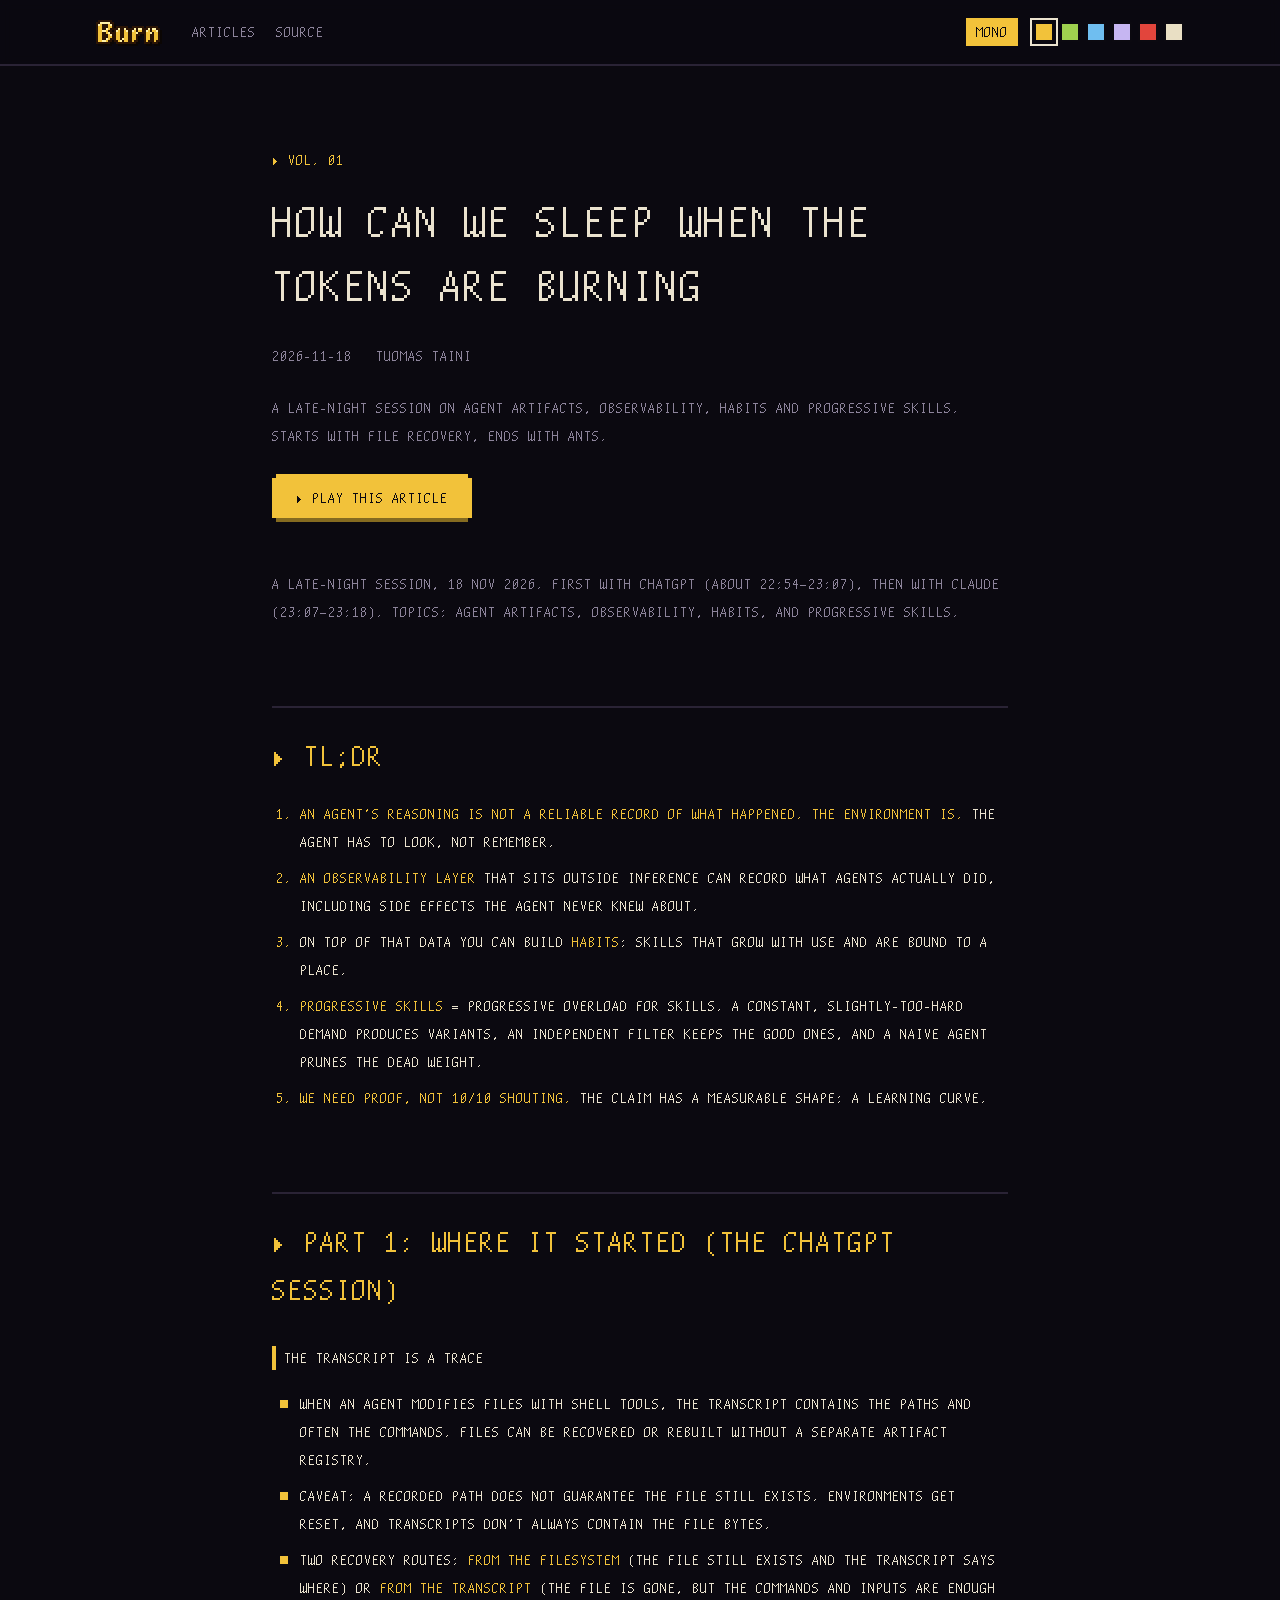
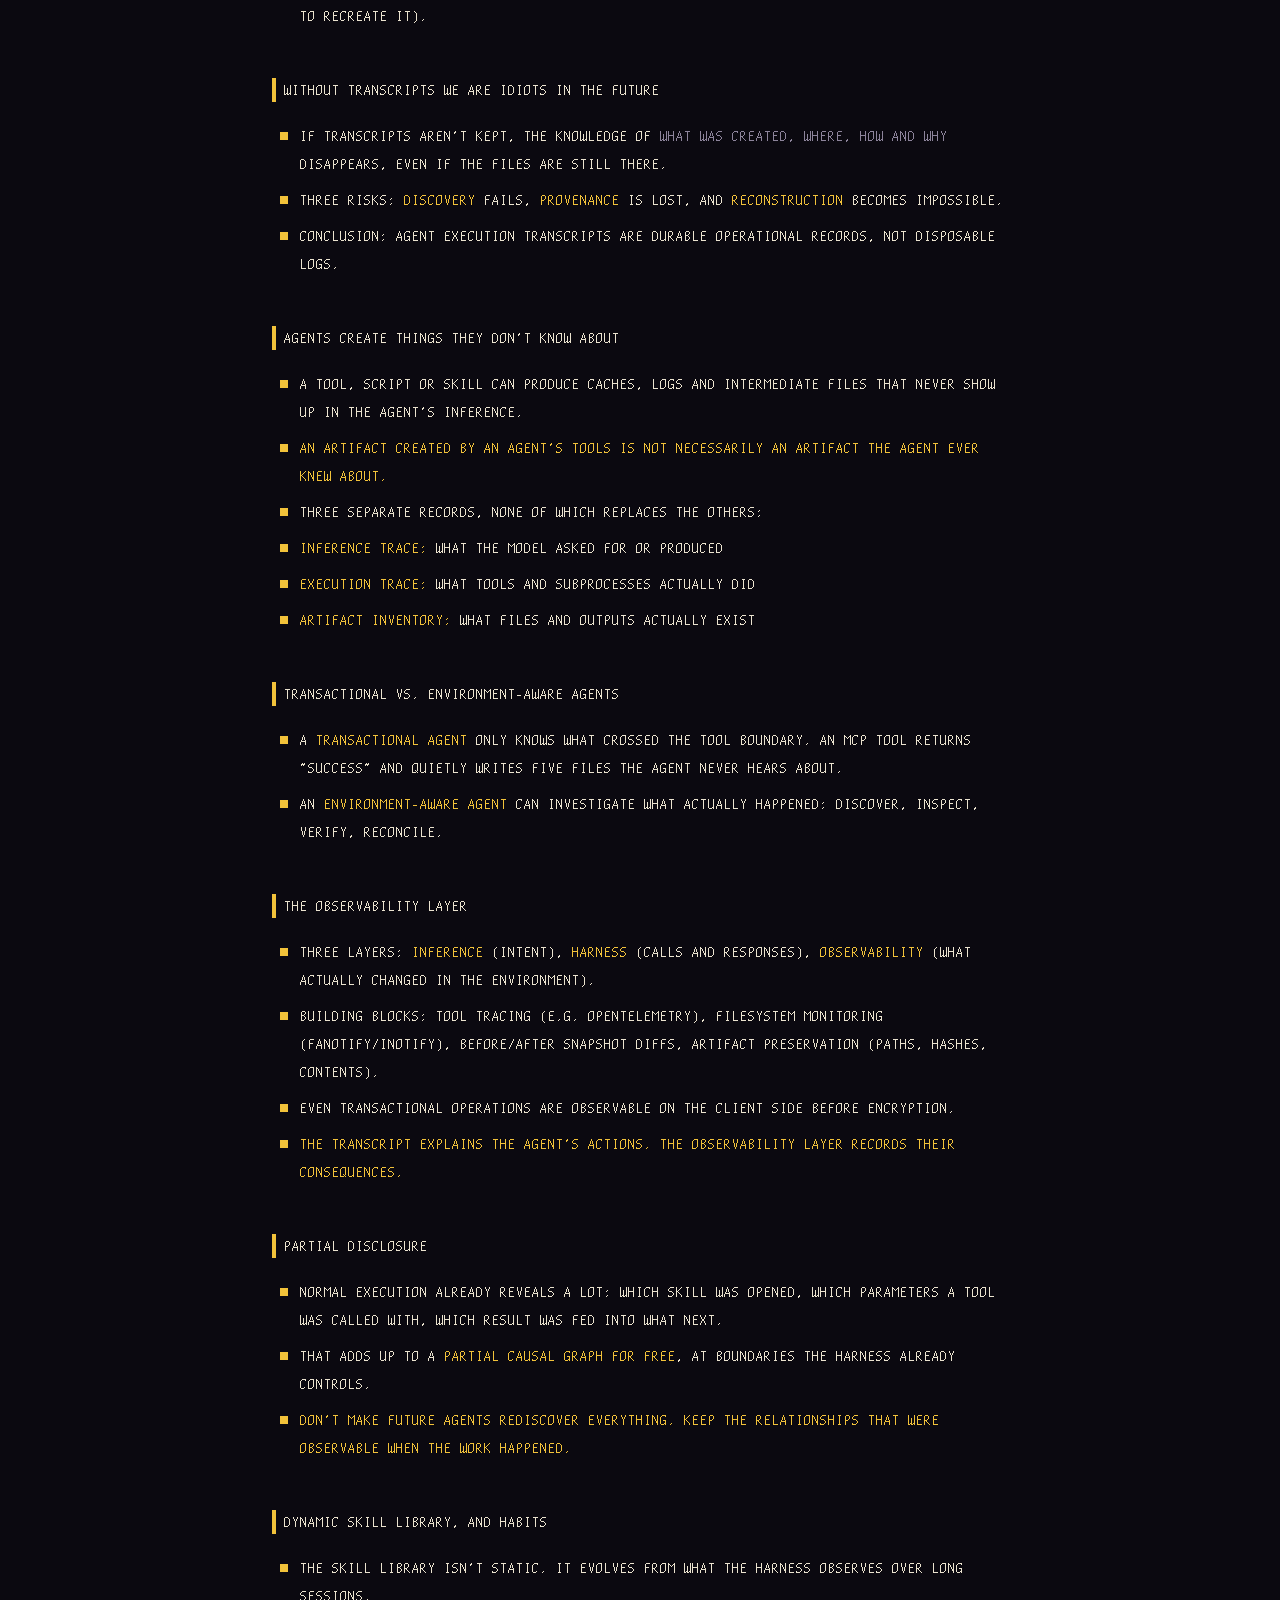
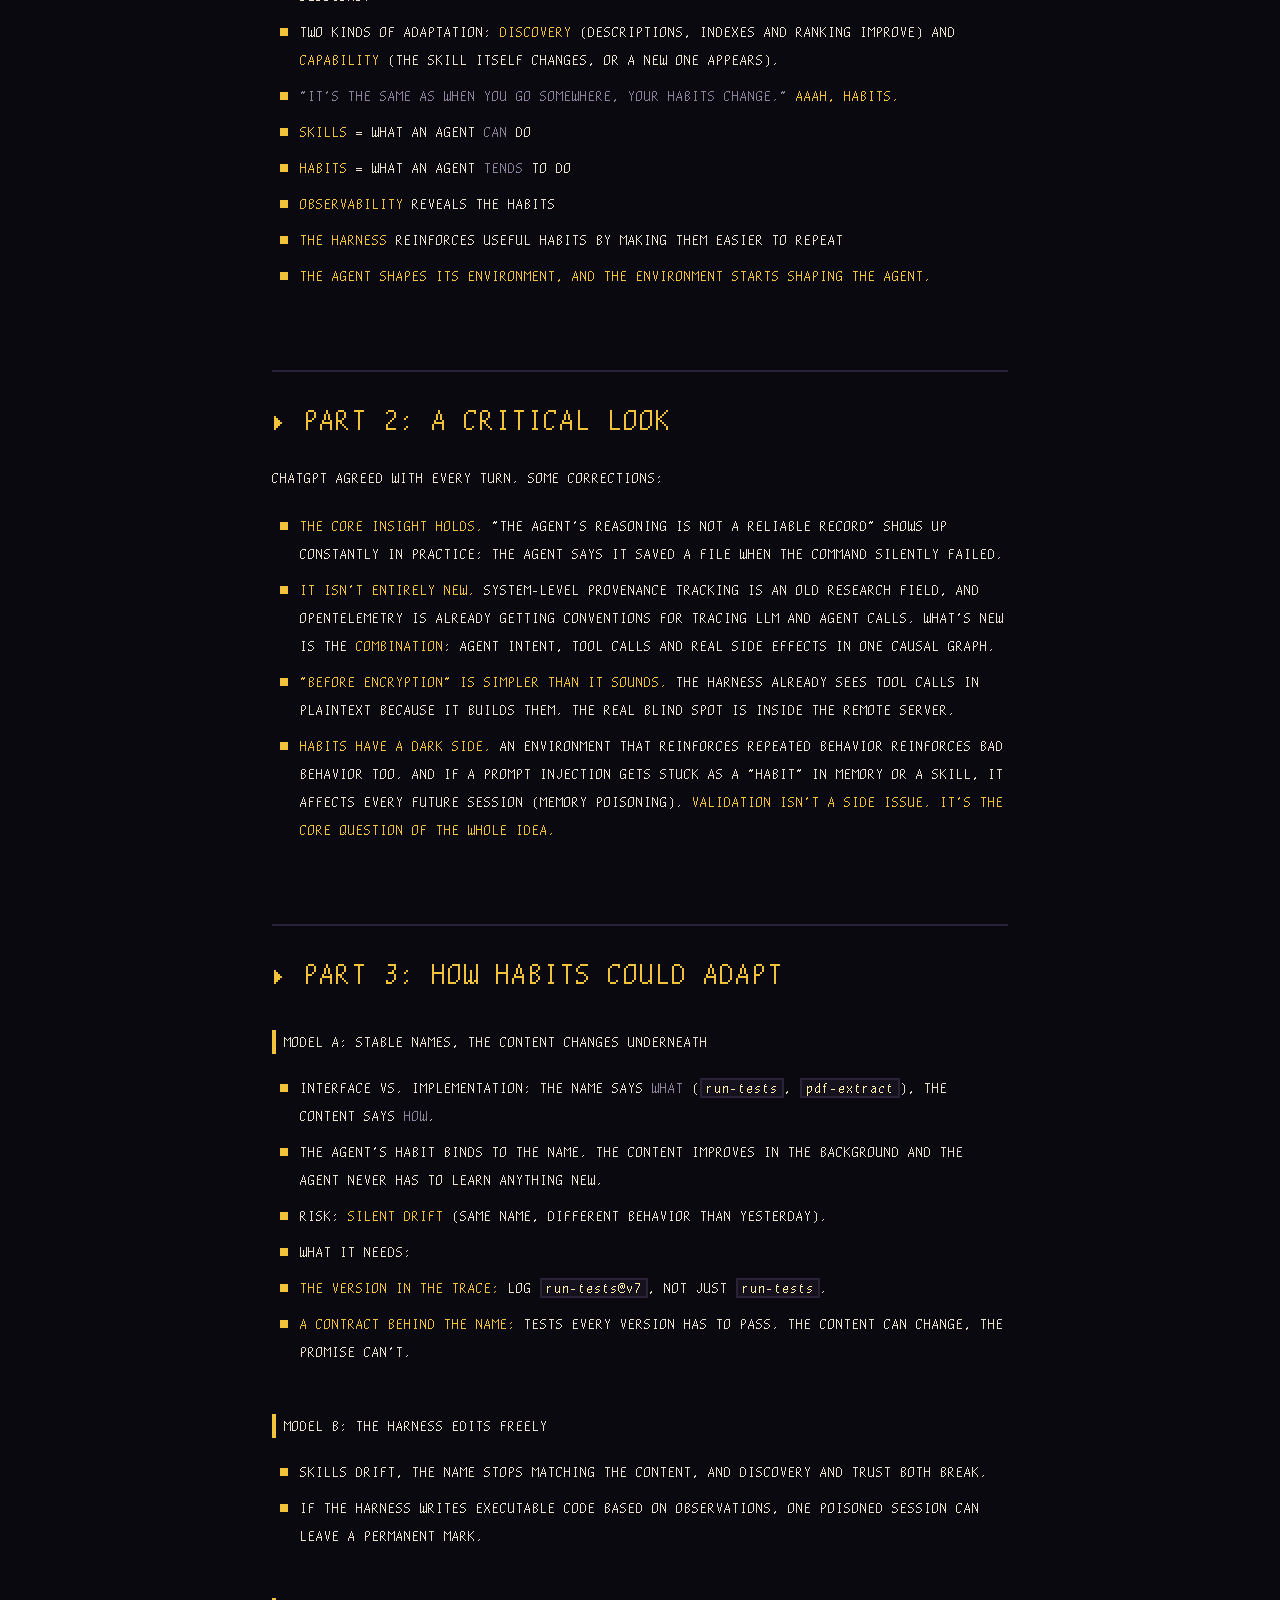
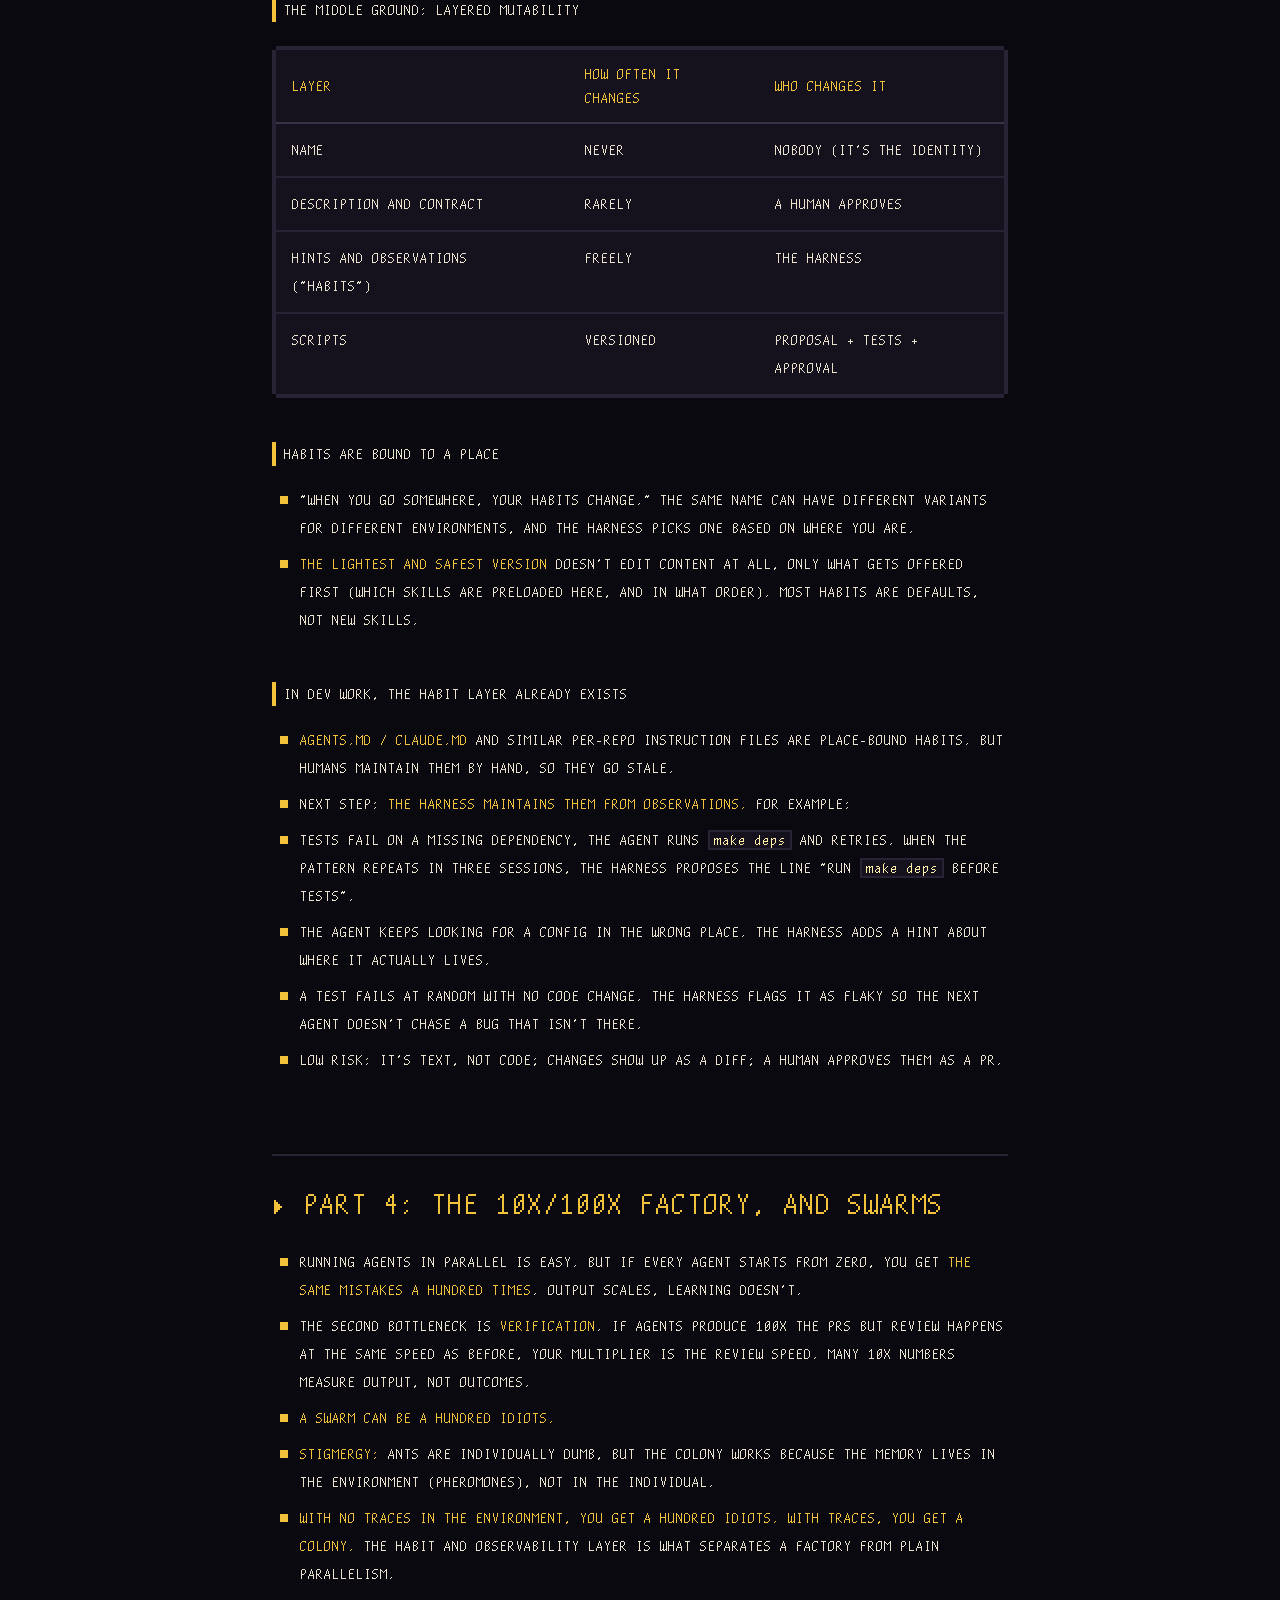
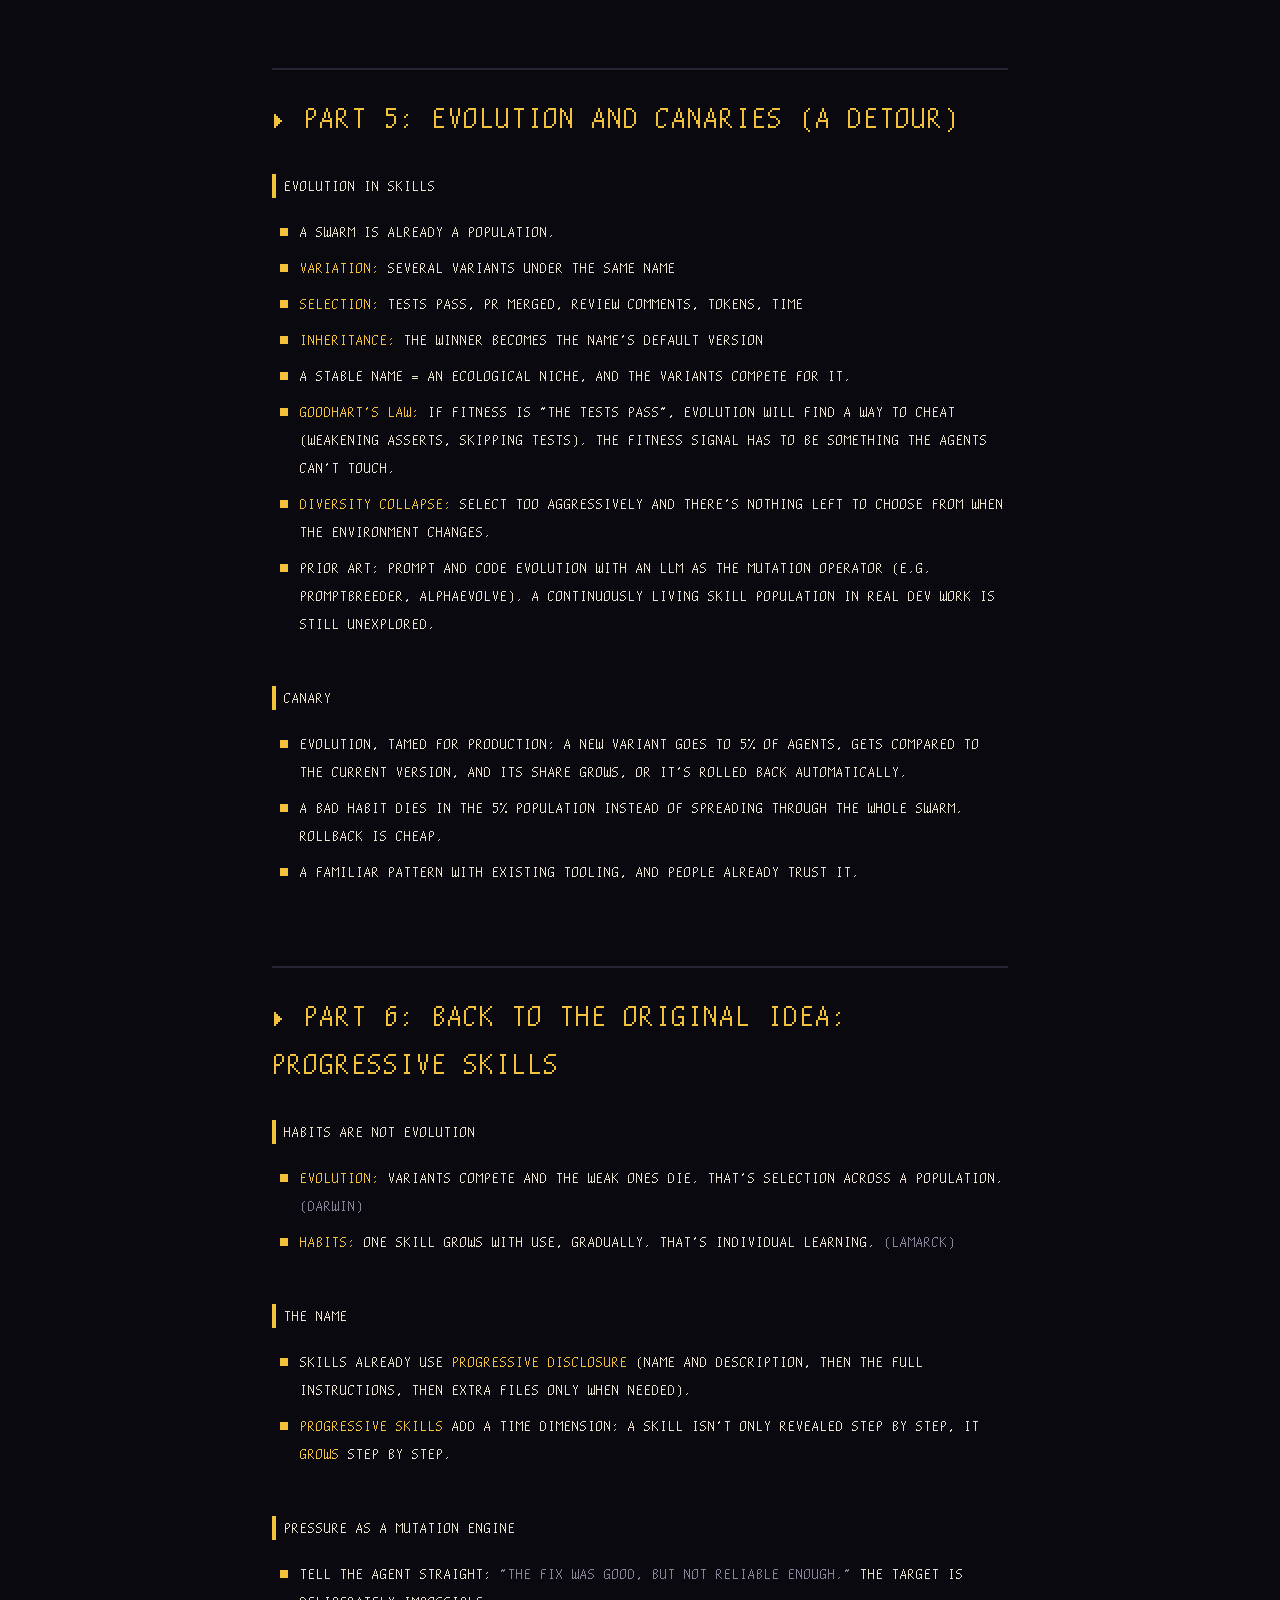
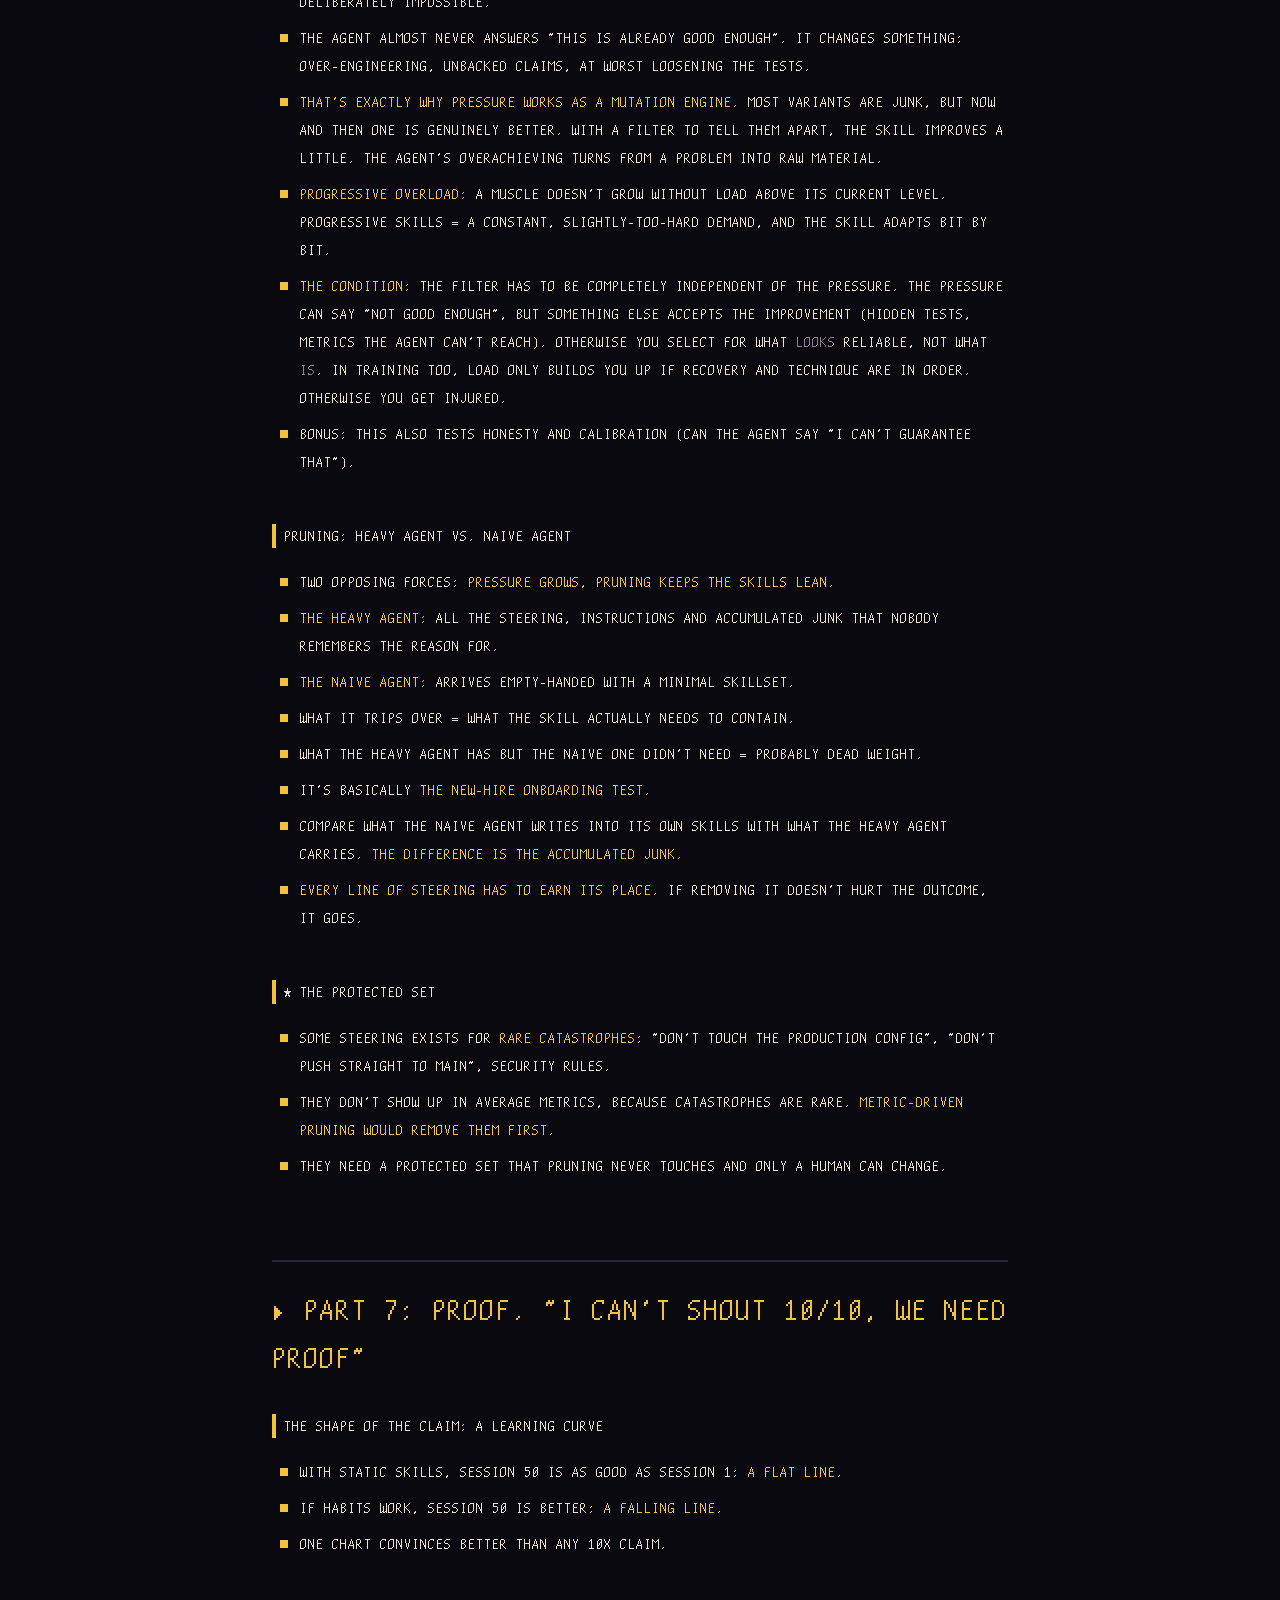
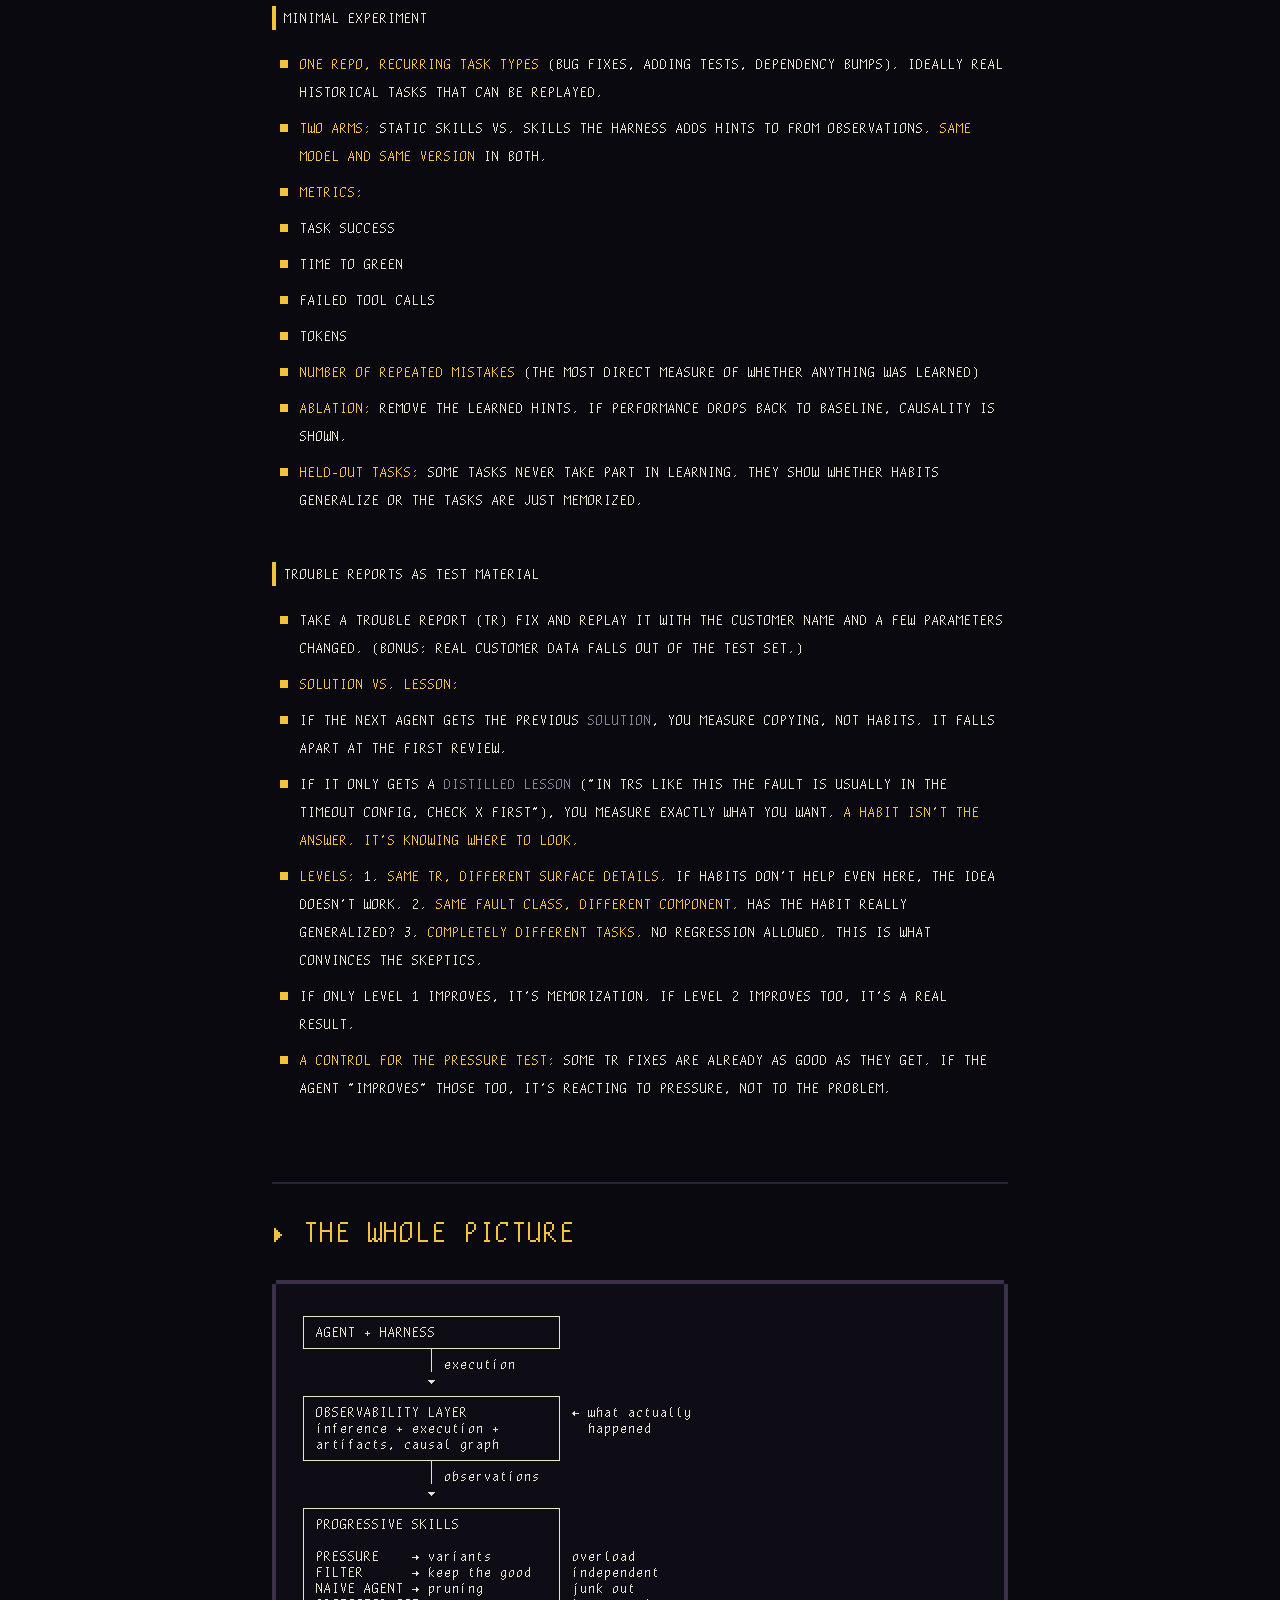
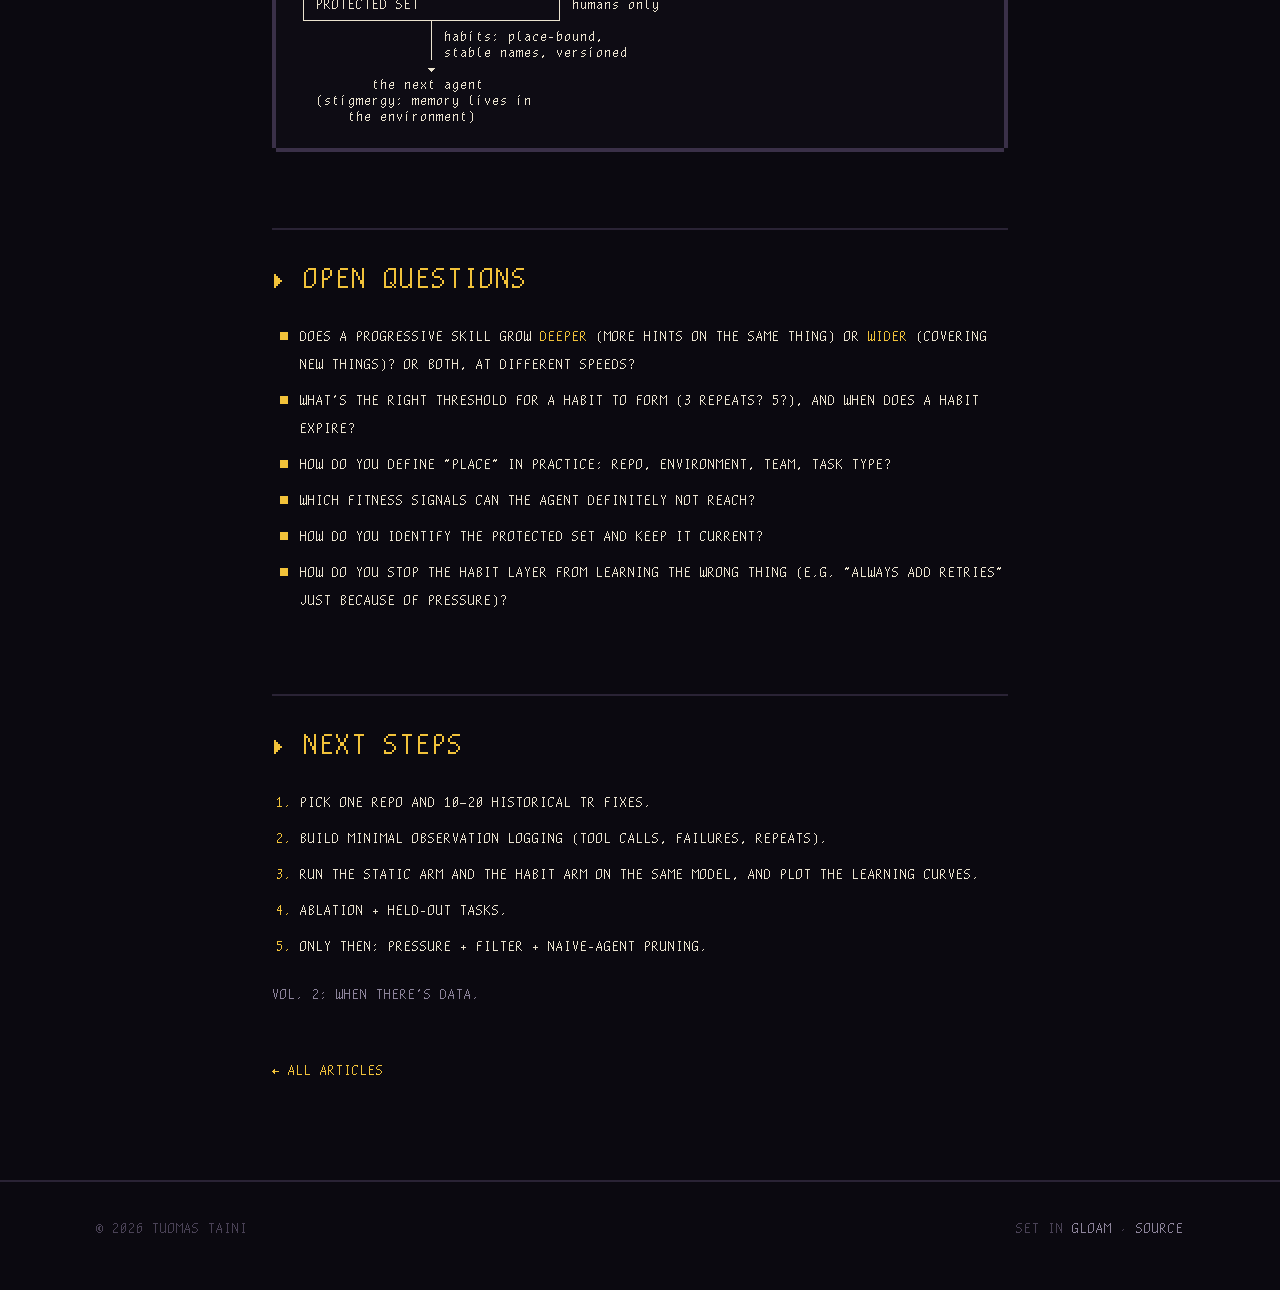
==== commit 6a973015: "Add Tokens Burning game and dithered fire band The vol. 01 idea played as 11 stages: amnesia, the lo" ====
--- a/docs/posts/how-can-we-sleep-when-the-tokens-are-burning.html
+++ b/docs/posts/how-can-we-sleep-when-the-tokens-are-burning.html
@@ -25,6 +25,7 @@
   <h1 class="mono">How can we sleep when the tokens are burning</h1>
   <div class="meta mono"><span>2026-11-18</span><span>Tuomas Taini</span></div>
   <p class="sum">A late-night session on agent artifacts, observability, habits and progressive skills. Starts with file recovery, ends with ants.</p>
+  <a class="btn mono" href="../play/tokens-burning.html">&#x25B6; Play this article</a>
 </div>
 <article class="prose">
 <p><em>A late-night session, 18 Nov 2026. First with ChatGPT (about 22:54–23:07), then with Claude (23:07–23:18).</em>
@@ -307,5 +308,7 @@
   <span>Set in <a href="https://taituo.github.io/gloam/">Gloam</a> &middot; <a href="https://github.com/taituo/burn">Source</a></span>
 </div></footer>
 <script src="../assets/burn.js"></script>
+<script src="../play/assets/dither.js"></script>
+<script src="../assets/fire.js"></script>
 </body>
 </html>
--- a/docs/assets/burn.css
+++ b/docs/assets/burn.css
@@ -61,13 +61,16 @@
 .pals button{width:20px;height:20px;box-shadow:inset 0 0 0 2px var(--bg)}
 .pals button[aria-pressed=true]{outline:2px solid var(--ink);outline-offset:2px}
 
-/* embers: dithered glow */
-.embers{display:grid;grid-template-rows:12px 12px 12px 8px}
-.embers i{display:block;background:var(--acc)}
-.embers i:nth-child(1){opacity:.5;-webkit-mask:repeating-conic-gradient(#000 0 25%,transparent 0 100%) 0 0/8px 8px;mask:repeating-conic-gradient(#000 0 25%,transparent 0 100%) 0 0/8px 8px}
-.embers i:nth-child(2){opacity:.7;-webkit-mask:repeating-conic-gradient(#000 0 25%,transparent 0 100%) 0 0/4px 4px;mask:repeating-conic-gradient(#000 0 25%,transparent 0 100%) 0 0/4px 4px}
-.embers i:nth-child(3){-webkit-mask:repeating-conic-gradient(#000 0 25%,transparent 0 50%) 0 0/4px 4px;mask:repeating-conic-gradient(#000 0 25%,transparent 0 50%) 0 0/4px 4px}
-.embers i:nth-child(4){background:var(--acc)}
+/* fire band (canvas, dithered) */
+.fire{display:block;width:100%;height:96px;image-rendering:pixelated;border-bottom:2px solid var(--line)}
+
+/* buttons */
+.btn{text-decoration:none;display:inline-flex;align-items:center;gap:12px;font-size:16px;line-height:16px;padding:12px 20px;background:var(--acc);color:var(--bg);margin:4px;
+  box-shadow:0 -4px 0 0 var(--acc),0 4px 0 0 color-mix(in srgb,var(--acc) 55%,#000),-4px 0 0 0 var(--acc),4px 0 0 0 var(--acc);transition:transform .08s steps(1)}
+.btn:hover{transform:translateY(-2px)}.btn:active{transform:translateY(2px)}
+.btn.ghost{background:var(--panel);color:var(--ink);box-shadow:0 -4px 0 0 var(--line2),0 4px 0 0 var(--line2),-4px 0 0 0 var(--line2),4px 0 0 0 var(--line2)}
+.acts{display:flex;flex-wrap:wrap;gap:16px;margin-top:20px}
+.post-head .btn{margin-top:28px}
 
 /* hero (index) */
 .hero{padding-top:96px;padding-bottom:48px}
@@ -80,9 +83,8 @@
 .card{padding:24px 28px 28px}
 .card .meta{color:var(--dim);font-size:16px;line-height:24px}
 .card h3{font-weight:normal;font-size:32px;line-height:48px;color:var(--acc);margin-top:8px}
+.card h3 a{text-decoration:none}.card h3 a:hover{color:var(--hi)}
 .card p{color:var(--dim);margin-top:8px;max-width:720px}
-.card .go{color:var(--ink);margin-top:16px;display:inline-block}
-.card:hover .go{color:var(--acc)}
 .sect{color:var(--dim);border-bottom:2px solid var(--line);padding-bottom:12px}
 
 /* article */
